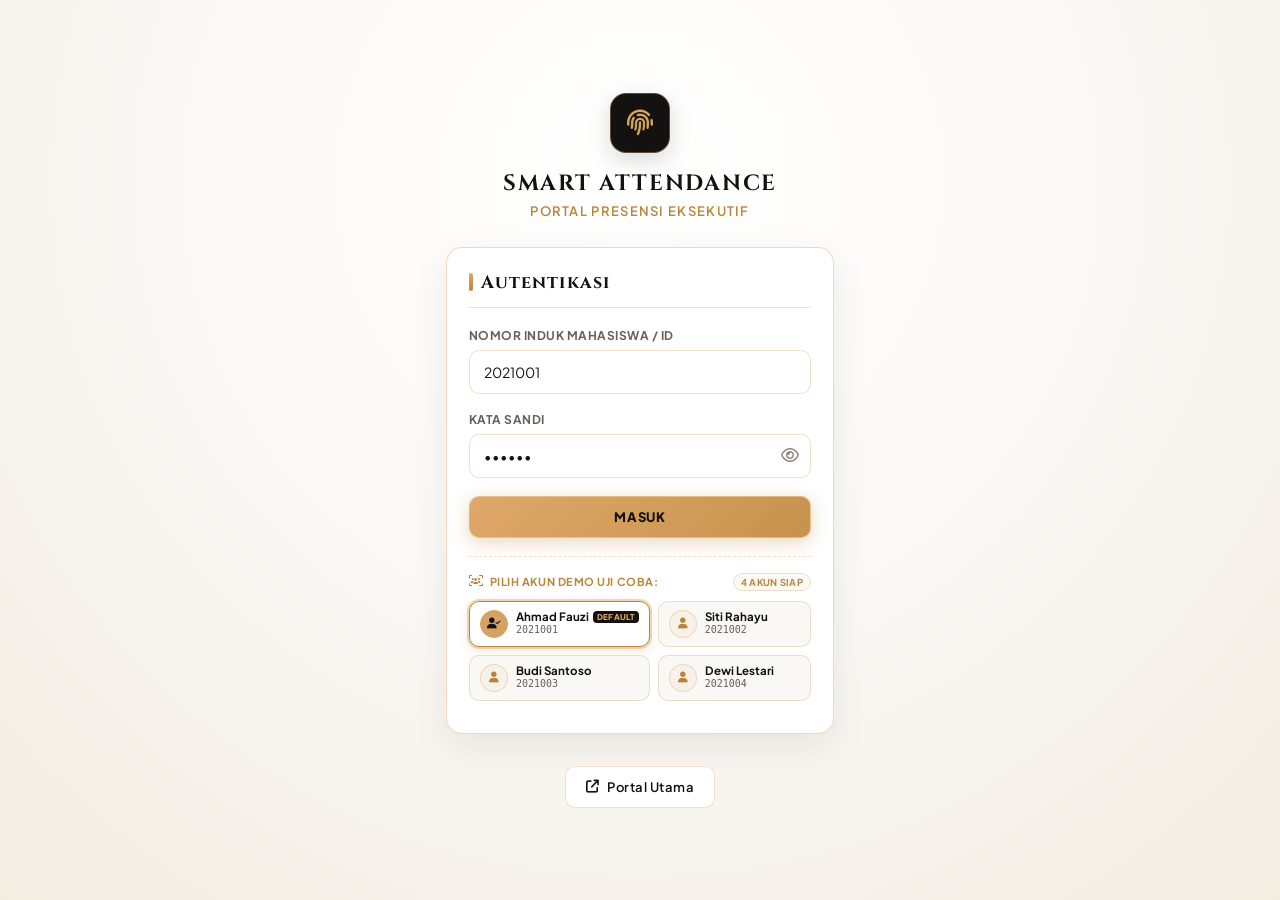
==== frontend/index.html @ cb25ada2 "Initial commit" ====
<!DOCTYPE html>
<html lang="id">
<head>
  <meta charset="UTF-8" />
  <meta name="viewport" content="width=device-width, initial-scale=1.0, maximum-scale=1.0, user-scalable=no" />
  <title>Smart Attendance – Simulasi</title>
  <link rel="stylesheet" href="https://unpkg.com/leaflet@1.9.4/dist/leaflet.css" />
  <link rel="preconnect" href="https://fonts.googleapis.com">
  <link rel="preconnect" href="https://fonts.gstatic.com" crossorigin>
  <link href="https://fonts.googleapis.com/css2?family=Cinzel:wght@600;700;800;900&family=Playfair+Display:ital,wght@0,600;1,600&family=Plus+Jakarta+Sans:wght@400;500;600;700;800&display=swap" rel="stylesheet">
  <link rel="stylesheet" href="https://cdnjs.cloudflare.com/ajax/libs/font-awesome/6.4.0/css/all.min.css" />
  <style>
    /* =============================================
       THE LUXURY ENTERPRISE PALETTE (BROKEN WHITE & CHAMPAGNE GOLD)
    ============================================= */
    *, *::before, *::after { box-sizing: border-box; margin: 0; padding: 0; }
    :root {
      --bg:           #faf8f5;
      --bg-alt:       #f4efe6;
      --card:         #ffffff;
      --obsidian:     #141210;
      --obsidian-card:#1c1917;
      --gold-primary: #d4a362;
      --gold-glow:    #dfa86a;
      --gold-dark:    #b8853b;
      --gold-border:  rgba(212, 163, 98, 0.4);
      --gold-soft-bg: rgba(212, 163, 98, 0.08);
      --primary:      #d4a362;
      --primary-d:    #b8853b;
      --success:      #1e5a40;
      --danger:       #9c2436;
      --text:         #171412;
      --text-muted:   #685f58;
      --text-soft:    #8f857e;
      --border:       rgba(212, 163, 98, 0.32);
      --card-border:  rgba(212, 163, 98, 0.35);
      --radius:       16px;
      --radius-sm:    10px;
      --shadow-sm:    0 2px 8px rgba(20, 18, 16, 0.04);
      --shadow-md:    0 8px 24px rgba(20, 18, 16, 0.06);
      --shadow-lg:    0 16px 40px rgba(20, 18, 16, 0.1);
    }
    body {
      font-family: 'Plus Jakarta Sans', -apple-system, BlinkMacSystemFont, "Segoe UI", Roboto, sans-serif;
      background: var(--bg);
      color: var(--text);
      min-height: 100vh;
      -webkit-font-smoothing: antialiased;
    }

    /* =============================================
       HALAMAN (show/hide)
    ============================================= */
    .page { display: none !important; }
    .page.active { display: block !important; }

    /* =============================================
       LOGIN (Corporate Executive View)
    ============================================= */
    #page-login.active {
      display: flex !important;
      flex-direction: column;
      align-items: center;
      justify-content: center;
      min-height: 100vh;
      padding: 32px 16px;
      background: radial-gradient(circle at 50% 15%, #ffffff 0%, #faf8f5 60%, #f4efe6 100%);
    }
    .app-header { text-align: center; color: var(--text); margin-bottom: 28px; }
    .app-logo {
      width: 60px;
      height: 60px;
      margin: 0 auto 16px;
      border-radius: 16px;
      background: var(--obsidian);
      border: 1.5px solid var(--gold-border);
      display: flex;
      align-items: center;
      justify-content: center;
      box-shadow: 0 8px 22px rgba(20, 18, 16, 0.15);
      font-size: 26px;
      color: var(--gold-glow);
    }
    .app-header h1 {
      font-family: 'Cinzel', serif;
      font-size: 22px;
      font-weight: 700;
      letter-spacing: 0.08em;
      text-transform: uppercase;
      color: var(--obsidian);
    }
    .app-header p {
      font-size: 13px;
      color: var(--gold-dark);
      margin-top: 5px;
      font-weight: 600;
      letter-spacing: 0.1em;
      text-transform: uppercase;
    }

    /* =============================================
       CARD (Non-flat Luxury Raised Container)
    ============================================= */
    .card {
      background: var(--card);
      border: 1px solid var(--card-border);
      border-radius: var(--radius);
      padding: 22px;
      box-shadow: var(--shadow-md);
      margin-bottom: 16px;
      transition: all 0.2s ease;
    }
    #page-login .card {
      width: 100%;
      max-width: 400px;
      background: #ffffff;
      box-shadow: 0 12px 36px rgba(20, 18, 16, 0.08);
      border: 1.5px solid var(--gold-border);
    }
    #page-login .card h2 {
      font-family: 'Cinzel', serif;
      font-size: 18px;
      font-weight: 700;
      letter-spacing: 0.06em;
      color: var(--obsidian);
      margin-bottom: 20px;
      padding-bottom: 12px;
      border-bottom: 1px solid var(--border);
      display: flex;
      align-items: center;
      gap: 8px;
    }
    #page-login .card h2::before {
      content: '';
      width: 4px;
      height: 18px;
      background: linear-gradient(180deg, var(--gold-glow), var(--gold-dark));
      border-radius: 2px;
      display: inline-block;
    }
    .card h3 {
      font-family: 'Cinzel', serif;
      font-size: 14px;
      font-weight: 700;
      letter-spacing: 0.05em;
      color: var(--obsidian);
      margin-bottom: 14px;
      display: flex;
      align-items: center;
      gap: 8px;
    }
    .card h3 i {
      color: var(--gold-primary);
    }

    /* Alert Banner */
    .alert {
      display: none;
      padding: 10px 14px;
      border-radius: var(--radius-sm);
      font-size: 12.5px;
      margin-bottom: 16px;
      line-height: 1.45;
    }
    .alert.show {
      display: block;
    }
    .alert-error {
      background: #fdf0f2;
      border: 1px solid #f2c7ce;
      color: #9c2436;
    }
    .alert-success {
      background: #edf6f1;
      border: 1px solid #bfe0cf;
      color: #1e5a40;
    }
    .alert-info {
      background: #faf8f5;
      border: 1px solid var(--gold-border);
      color: var(--obsidian);
      font-weight: 600;
    }

    /* =============================================
       FORM (Clean Elegant Inputs)
    ============================================= */
    .form-group { margin-bottom: 18px; }
    .form-group label {
      display: block;
      font-size: 12px;
      font-weight: 700;
      letter-spacing: 0.04em;
      text-transform: uppercase;
      color: var(--text-muted);
      margin-bottom: 7px;
    }
    .form-group input {
      width: 100%;
      padding: 12px 14px;
      background: #ffffff;
      border: 1.5px solid var(--border);
      border-radius: var(--radius-sm);
      font-size: 14px;
      font-family: inherit;
      color: var(--text);
      outline: none;
      transition: all .2s ease;
    }
    .form-group input:focus {
      background: #ffffff;
      border-color: var(--gold-primary);
      box-shadow: 0 0 0 3px rgba(212, 163, 98, 0.2);
    }
    .input-eye { position: relative; }
    .input-eye input { padding-right: 44px; }
    .btn-eye {
      position: absolute;
      right: 12px;
      top: 50%;
      transform: translateY(-50%);
      background: none;
      border: none;
      cursor: pointer;
      font-size: 16px;
      color: var(--text-soft);
      transition: color 0.15s ease;
    }
    .btn-eye:hover { color: var(--gold-dark); }

    /* =============================================
       TOMBOL (Luxury Amber Gold "JOIN NOW" Style)
    ============================================= */
    .btn {
      display: inline-flex;
      align-items: center;
      justify-content: center;
      gap: 8px;
      padding: 12px 20px;
      border-radius: var(--radius-sm);
      border: none;
      font-size: 13px;
      font-weight: 700;
      font-family: inherit;
      cursor: pointer;
      transition: all .2s cubic-bezier(0.16, 1, 0.3, 1);
      text-decoration: none;
    }
    .btn:active { transform: scale(.98); }
    .btn:disabled { opacity: .55; cursor: not-allowed; }
    
    .btn-primary {
      background: linear-gradient(135deg, #dfa86a 0%, #c7924d 100%);
      color: #14110e;
      font-weight: 800;
      letter-spacing: 0.06em;
      text-transform: uppercase;
      box-shadow: 0 4px 18px rgba(199, 146, 77, 0.38);
      border: 1px solid rgba(255, 235, 205, 0.4);
    }
    .btn-primary:hover:not(:disabled) {
      background: linear-gradient(135deg, #e8b377 0%, #d49c55 100%);
      box-shadow: 0 6px 22px rgba(199, 146, 77, 0.48);
      transform: translateY(-1px);
    }

    .btn-secondary {
      background: #ffffff;
      border: 1.5px solid var(--border);
      color: var(--obsidian);
      font-weight: 600;
      box-shadow: var(--shadow-sm);
    }
    .btn-secondary:hover:not(:disabled) {
      background: var(--gold-soft-bg);
      border-color: var(--gold-primary);
      color: var(--gold-dark);
    }

    .btn-success {
      background: linear-gradient(135deg, #23694b, #174c35);
      color: #ffffff;
      box-shadow: 0 3px 12px rgba(35, 105, 75, 0.3);
      font-weight: 700;
    }
    .btn-danger {
      background: linear-gradient(135deg, #aa2c3f, #831b2b);
      color: #ffffff;
      box-shadow: 0 3px 12px rgba(170, 44, 63, 0.3);
      font-weight: 700;
    }
    .btn-ghost {
      background: #ffffff;
      border: 1.5px solid var(--border);
      color: var(--obsidian);
      margin-top: 16px;
      font-weight: 600;
      letter-spacing: 0.04em;
    }
    .btn-ghost:hover {
      background: var(--gold-soft-bg);
      border-color: var(--gold-primary);
      color: var(--gold-dark);
    }
    .btn-full { width: 100%; }
    .btn-sm   { padding: 7px 14px; font-size: 12px; border-radius: 8px; }

    .btn-absen {
      font-size: 14px;
      padding: 15px;
      border-radius: var(--radius-sm);
      margin-bottom: 10px;
      background: linear-gradient(135deg, #dfa86a 0%, #c7924d 100%);
      color: #14110e;
      font-weight: 800;
      letter-spacing: 0.08em;
      text-transform: uppercase;
      box-shadow: 0 6px 20px rgba(199, 146, 77, 0.4);
      border: 1px solid rgba(255, 240, 215, 0.5);
    }
    .btn-absen:hover:not(:disabled) {
      background: linear-gradient(135deg, #e8b377 0%, #d49c55 100%);
      box-shadow: 0 8px 26px rgba(199, 146, 77, 0.5);
      transform: translateY(-2px);
    }
    .btn-izin {
      background: #ffffff;
      border: 1.5px solid var(--gold-border);
      color: var(--obsidian);
      font-weight: 700;
      letter-spacing: 0.04em;
      box-shadow: var(--shadow-sm);
      padding: 12px 16px;
      font-size: 13px;
      transition: all 0.2s cubic-bezier(0.16, 1, 0.3, 1);
    }
    .btn-izin:hover:not(:disabled) {
      background: var(--gold-soft-bg);
      border-color: var(--gold-primary);
      color: var(--gold-dark);
      transform: translateY(-1px);
    }
    .card-izin-form {
      animation: slideDown 0.22s ease forwards;
    }
    @keyframes slideDown {
      from { opacity: 0; transform: translateY(-8px); }
      to { opacity: 1; transform: translateY(0); }
    }
    .izin-pill-btn {
      display: flex;
      flex-direction: column;
      align-items: center;
      justify-content: center;
      gap: 4px;
      padding: 9px 4px;
      background: #faf8f5;
      border: 1.5px solid var(--border);
      border-radius: var(--radius-sm);
      color: var(--text-muted);
      font-size: 11px;
      font-weight: 700;
      cursor: pointer;
      transition: all 0.2s cubic-bezier(0.16, 1, 0.3, 1);
      font-family: inherit;
    }
    .izin-pill-btn i {
      font-size: 14px;
      color: var(--gold-dark);
      transition: color 0.15s ease;
    }
    .izin-pill-btn:hover {
      background: #ffffff;
      border-color: var(--gold-primary);
      color: var(--obsidian);
    }
    .izin-pill-btn.active {
      background: #ffffff;
      border-color: var(--gold-dark);
      color: var(--obsidian);
      box-shadow: 0 2px 8px rgba(184, 133, 59, 0.2);
      outline: 2px solid rgba(212, 163, 98, 0.4);
    }
    .izin-pill-btn.active i {
      color: var(--gold-primary);
    }
    .btn-logout,
    .btn-topbar-nav {
      background: rgba(255, 255, 255, 0.08);
      color: #dfa86a;
      border: 1px solid rgba(212, 163, 98, 0.45);
      border-radius: 8px;
      padding: 7px 12px;
      font-size: 11.5px;
      font-weight: 700;
      letter-spacing: 0.04em;
      cursor: pointer;
      display: inline-flex;
      align-items: center;
      gap: 6px;
      text-decoration: none;
      transition: all .2s;
    }
    .btn-logout:hover,
    .btn-topbar-nav:hover {
      background: var(--gold-glow);
      color: #14110e;
      border-color: var(--gold-glow);
      transform: translateY(-1px);
    }

    /* =============================================
       TOPBAR (Deep Obsidian Noir Luxury Header)
    ============================================= */
    .topbar {
      background: var(--obsidian);
      border-bottom: 1.5px solid var(--gold-border);
      color: #ffffff;
      padding: 16px 20px;
      display: flex;
      align-items: center;
      justify-content: space-between;
      position: sticky;
      top: 0;
      z-index: 100;
    }
    .topbar-name {
      font-family: 'Cinzel', serif;
      font-size: 15px;
      font-weight: 700;
      letter-spacing: 0.06em;
      color: #ffffff;
    }
    .topbar-nim {
      font-size: 11px;
      color: var(--gold-glow);
      margin-top: 3px;
      font-weight: 600;
      font-family: ui-monospace, monospace;
      letter-spacing: 0.05em;
    }

    /* =============================================
       TAB NAV (High-Contrast Segmented Bar)
    ============================================= */
    .tab-nav {
      display: flex;
      background: #1c1917;
      border-bottom: 1px solid rgba(212, 163, 98, 0.25);
      position: sticky;
      top: 60px;
      z-index: 50;
      padding: 6px 12px;
      gap: 6px;
    }
    .tab-btn {
      flex: 1;
      padding: 9px;
      background: transparent;
      border: none;
      font-size: 12px;
      font-weight: 600;
      color: rgba(255, 255, 255, 0.65);
      cursor: pointer;
      border-radius: 8px;
      transition: all .2s ease;
      display: flex;
      align-items: center;
      justify-content: center;
      gap: 6px;
    }
    .tab-btn.active {
      background: linear-gradient(135deg, #dfa86a, #c7924d);
      color: #14110e;
      font-weight: 800;
      letter-spacing: 0.04em;
      box-shadow: 0 3px 10px rgba(199, 146, 77, 0.35);
    }

    /* =============================================
       TAB CONTENT
    ============================================= */
    .tab-content { display: none; padding: 18px 16px 32px; }
    .tab-content.active { display: block; animation: fadeIn .2s ease; }

    @keyframes fadeIn {
      from { opacity: 0; transform: translateY(3px); }
      to { opacity: 1; transform: translateY(0); }
    }

    /* =============================================
       STATUS BADGE
    ============================================= */
    .status-row {
      display: flex;
      justify-content: space-between;
      align-items: center;
      font-size: 12px;
      color: var(--text-muted);
      margin-bottom: 14px;
      font-weight: 500;
    }
    .status-row i {
      color: var(--gold-dark);
    }
    .badge {
      display: inline-flex;
      align-items: center;
      gap: 6px;
      padding: 6px 14px;
      border-radius: 9999px;
      font-size: 12px;
      font-weight: 700;
      letter-spacing: 0.04em;
      text-transform: uppercase;
    }
    .badge-idle {
      background: var(--bg-alt);
      color: var(--obsidian);
      border: 1px solid var(--border);
    }
    .badge-hadir {
      background: #edf6f1;
      color: #1e5a40;
      border: 1px solid #c8e3d4;
    }
    .badge-terlambat {
      background: #faedf0;
      color: #9c2436;
      border: 1px solid #ebd0d6;
    }

    /* =============================================
       PETA
    ============================================= */
    #map {
      height: 220px;
      border-radius: var(--radius-sm);
      border: 1.5px solid var(--border);
      margin-bottom: 14px;
      overflow: hidden;
      box-shadow: var(--shadow-sm);
    }
    .leaflet-pane, .leaflet-top, .leaflet-bottom { z-index: 1 !important; }
    .lokasi-info {
      margin-bottom: 14px;
      background: #faf8f5;
      border: 1px solid var(--border);
      border-radius: var(--radius-sm);
      padding: 10px 14px;
    }
    .lokasi-row {
      display: flex;
      justify-content: space-between;
      align-items: center;
      padding: 6px 0;
      border-bottom: 1px dashed rgba(212, 163, 98, 0.25);
      font-size: 12px;
    }
    .lokasi-row:last-child { border-bottom: none; }
    .lokasi-row span:first-child { color: var(--text-muted); }
    .lokasi-row span:last-child  {
      font-weight: 700;
      text-align: right;
      max-width: 65%;
      color: var(--obsidian);
      font-family: ui-monospace, monospace;
    }

    /* =============================================
       FOTO
    ============================================= */
    .foto-preview-wrap {
      position: relative;
      margin-bottom: 12px;
      border-radius: var(--radius-sm);
      overflow: hidden;
      border: 1.5px solid var(--gold-primary);
      box-shadow: var(--shadow-sm);
    }
    .foto-preview-wrap img {
      width: 100%;
      display: block;
      max-height: 260px;
      object-fit: cover;
    }
    .btn-hapus-foto {
      position: absolute;
      top: 8px;
      right: 8px;
      background: rgba(20, 18, 16, 0.75);
      color: #fff;
      backdrop-filter: blur(6px);
      border: 1px solid rgba(255,255,255,0.2);
      border-radius: 6px;
      padding: 4px 10px;
      font-size: 11px;
      font-weight: 700;
      cursor: pointer;
    }
    .foto-placeholder {
      height: 120px;
      border: 1.5px dashed var(--border);
      border-radius: var(--radius-sm);
      display: flex;
      align-items: center;
      justify-content: center;
      color: var(--text-muted);
      font-size: 13px;
      font-weight: 500;
      margin-bottom: 12px;
      background: #faf8f5;
    }

    /* Kamera live */
    .kamera-wrap { margin-bottom: 12px; }
    .kamera-wrap video {
      width: 100%;
      border-radius: var(--radius-sm);
      border: 1.5px solid var(--gold-primary);
      background: #000;
      display: block;
    }
    .kamera-controls { display: flex; gap: 10px; margin-top: 10px; }
    .kamera-controls .btn { flex: 1; }

    /* Tombol foto */
    .foto-actions { display: flex; gap: 10px; margin-top: 4px; }
    .foto-actions .btn,
    .foto-actions .btn-upload-label {
      flex: 1;
      display: inline-flex;
      align-items: center;
      justify-content: center;
      gap: 6px;
      padding: 11px 16px;
      border-radius: var(--radius-sm);
      border: 1.5px solid var(--border);
      font-size: 12px;
      font-weight: 700;
      cursor: pointer;
      background: #ffffff;
      color: var(--obsidian);
      box-shadow: var(--shadow-sm);
      transition: all .2s;
      user-select: none;
    }
    .foto-actions .btn-upload-label:hover,
    .foto-actions .btn:hover {
      background: var(--gold-soft-bg);
      border-color: var(--gold-primary);
      color: var(--gold-dark);
    }
    .input-file-hidden { display: none; }

    /* =============================================
       ALERT
    ============================================= */
    .alert {
      display: none;
      padding: 12px 15px;
      border-radius: var(--radius-sm);
      font-size: 13px;
      font-weight: 600;
      margin-bottom: 14px;
    }
    .alert.show { display: block; animation: fadeIn .2s ease; }
    .alert-success { background: #edf6f1; color: #1e5a40; border: 1px solid #c8e3d4; }
    .alert-error   { background: #faedf0; color: #9c2436; border: 1px solid #ebd0d6; }
    .alert-info    { background: var(--gold-soft-bg); color: var(--gold-dark); border: 1px solid var(--border); }

    /* =============================================
       RIWAYAT
    ============================================= */
    .riwayat-item {
      background: #ffffff;
      border: 1px solid var(--border);
      border-radius: var(--radius);
      padding: 15px;
      margin-bottom: 12px;
      box-shadow: var(--shadow-sm);
      display: flex;
      gap: 14px;
      align-items: flex-start;
      transition: transform 0.2s ease, box-shadow 0.2s ease;
    }
    .riwayat-item:hover {
      transform: translateY(-2px);
      box-shadow: var(--shadow-md);
      border-color: var(--gold-primary);
    }
    .riwayat-foto {
      width: 58px;
      height: 58px;
      border-radius: 10px;
      object-fit: cover;
      flex-shrink: 0;
      border: 1.5px solid var(--border);
    }
    .riwayat-foto-ph {
      width: 58px;
      height: 58px;
      border-radius: 10px;
      flex-shrink: 0;
      background: var(--bg-alt);
      border: 1.5px dashed var(--border);
      display: flex;
      align-items: center;
      justify-content: center;
      font-size: 20px;
      color: var(--gold-dark);
    }
    .riwayat-info { flex: 1; min-width: 0; }
    .ri-tanggal {
      font-size: 13px;
      color: var(--obsidian);
      margin-bottom: 4px;
      font-weight: 700;
    }
    .ri-status { margin-bottom: 6px; }
    .ri-lokasi {
      font-size: 11px;
      color: var(--text-muted);
      font-family: ui-monospace, monospace;
    }

    .empty-state {
      text-align: center;
      padding: 40px 20px;
      color: var(--text-muted);
      font-size: 13px;
    }

    /* =============================================
       SPINNER
    ============================================= */
    .spinner {
      display: inline-block;
      width: 14px;
      height: 14px;
      border: 2px solid rgba(20, 18, 16, 0.25);
      border-top-color: #141210;
      border-radius: 50%;
      animation: spin .6s linear infinite;
      vertical-align: middle;
      margin-right: 6px;
    }
    @keyframes spin { to { transform: rotate(360deg); } }

    /* =============================================
       STAGE PILLS & ATTENDANCE STEPPER
    ============================================= */
    .stage-card {
      background: var(--card);
      border: 1.5px solid var(--card-border);
      border-radius: var(--radius);
      padding: 18px 20px;
      margin-bottom: 16px;
      box-shadow: var(--shadow-sm);
    }
    .step-pill {
      padding: 10px 14px;
      border-radius: 12px;
      display: flex;
      align-items: center;
      gap: 10px;
      transition: all 0.25s ease;
    }
    .step-pill.active {
      border: 1.5px solid var(--gold-border);
      background: var(--gold-soft-bg);
      box-shadow: 0 4px 12px rgba(199, 146, 77, 0.12);
    }
    .step-pill.done {
      border: 1.5px solid rgba(30, 90, 64, 0.35);
      background: rgba(30, 90, 64, 0.05);
    }
    .step-pill.pending {
      border: 1px dashed var(--border);
      background: #faf8f5;
      opacity: 0.65;
    }
    .step-badge-num {
      width: 24px;
      height: 24px;
      border-radius: 50%;
      display: flex;
      align-items: center;
      justify-content: center;
      font-size: 11px;
      font-weight: 800;
      flex-shrink: 0;
    }
    .step-pill.active .step-badge-num {
      background: var(--gold-primary);
      color: #14110e;
      box-shadow: 0 2px 8px rgba(199, 146, 77, 0.4);
    }
    .step-pill.done .step-badge-num {
      background: #1e5a40;
      color: #ffffff;
    }
    .step-pill.pending .step-badge-num {
      background: #e2dbd2;
      color: #726861;
    }

    /* =============================================
       UNIVERSAL LUXURY MODAL POPUP & TOAST
    ============================================= */
    .toast-container {
      position: fixed;
      top: 24px;
      left: 50%;
      transform: translateX(-50%);
      z-index: 10000;
      display: flex;
      flex-direction: column;
      gap: 8px;
      pointer-events: none;
      width: 90%;
      max-width: 380px;
    }
    .toast-item {
      background: rgba(20, 18, 16, 0.94);
      color: #faf8f5;
      backdrop-filter: blur(12px);
      -webkit-backdrop-filter: blur(12px);
      border: 1px solid rgba(212, 163, 98, 0.4);
      border-radius: 999px;
      padding: 10px 18px;
      font-size: 12px;
      font-weight: 600;
      display: flex;
      align-items: center;
      gap: 10px;
      box-shadow: 0 10px 30px rgba(0, 0, 0, 0.25);
      animation: toastIn 0.3s cubic-bezier(0.16, 1, 0.3, 1) forwards;
      pointer-events: auto;
    }
    .toast-item.success i { color: #52c48a; }
    .toast-item.error i { color: #ff6b7e; }
    .toast-item.info i { color: #dfa86a; }
    @keyframes toastIn {
      from { opacity: 0; transform: translateY(-12px) scale(0.95); }
      to { opacity: 1; transform: translateY(0) scale(1); }
    }

    .modal-backdrop {
      position: fixed;
      top: 0;
      left: 0;
      right: 0;
      bottom: 0;
      background: rgba(20, 18, 16, 0.72);
      backdrop-filter: blur(10px);
      -webkit-backdrop-filter: blur(10px);
      display: flex;
      align-items: center;
      justify-content: center;
      padding: 16px;
      z-index: 9999;
      animation: fadeIn 0.22s ease forwards;
    }
    @keyframes fadeIn { from { opacity: 0; } to { opacity: 1; } }

    .modal-popup-card {
      background: #ffffff;
      border: 1.5px solid var(--gold-border);
      border-radius: 24px;
      padding: 30px 24px 26px;
      max-width: 360px;
      width: 100%;
      text-align: center;
      box-shadow: 0 25px 65px rgba(20, 18, 16, 0.22);
      animation: popIn 0.3s cubic-bezier(0.16, 1, 0.3, 1) forwards;
    }
    @keyframes popIn {
      from { transform: scale(0.85); opacity: 0; }
      to { transform: scale(1); opacity: 1; }
    }

    .modal-icon-circle {
      width: 64px;
      height: 64px;
      border-radius: 50%;
      margin: 0 auto 16px;
      display: flex;
      align-items: center;
      justify-content: center;
      font-size: 28px;
    }
    .modal-icon-circle.success {
      background: linear-gradient(135deg, #1e5a40, #14422e);
      color: #ffffff;
      box-shadow: 0 8px 24px rgba(30, 90, 64, 0.35);
      border: 2px solid rgba(255, 255, 255, 0.4);
    }
    .modal-icon-circle.error {
      background: linear-gradient(135deg, #aa2c3f, #831b2b);
      color: #ffffff;
      box-shadow: 0 8px 24px rgba(170, 44, 63, 0.35);
      border: 2px solid rgba(255, 255, 255, 0.4);
    }
    .modal-icon-circle.info, .modal-icon-circle.confirm {
      background: linear-gradient(135deg, #dfa86a, #c7924d);
      color: #14110e;
      box-shadow: 0 8px 24px rgba(199, 146, 77, 0.35);
      border: 2px solid rgba(255, 240, 215, 0.6);
    }

    .modal-title {
      font-family: 'Cinzel', serif;
      font-size: 16px;
      font-weight: 800;
      color: var(--obsidian);
      letter-spacing: 0.05em;
      margin-bottom: 6px;
      text-transform: uppercase;
    }
    .modal-subtitle {
      font-size: 12.5px;
      color: var(--text-muted);
      margin-bottom: 18px;
      line-height: 1.5;
    }

    .modal-body-content {
      background: #faf8f5;
      border: 1px solid var(--border);
      border-radius: 12px;
      padding: 12px 14px;
      margin-bottom: 20px;
      font-size: 12px;
      text-align: left;
      line-height: 1.6;
    }
    .modal-row {
      display: flex;
      justify-content: space-between;
      padding: 4px 0;
      border-bottom: 1px dashed rgba(212, 163, 98, 0.25);
    }
    .modal-row:last-child {
      border-bottom: none;
    }
    .modal-lbl { color: var(--text-muted); font-weight: 500; }
    .modal-val { color: var(--obsidian); font-weight: 700; }

    .modal-actions-wrap {
      display: flex;
      gap: 10px;
      margin-top: 4px;
    }

    /* =============================================
       DEMO ACCOUNTS SELECTOR (Luxury Interactive Grid)
    ============================================= */
    .demo-accounts-box {
      margin-top: 18px;
      padding-top: 16px;
      border-top: 1px dashed var(--border);
    }
    .demo-accounts-header {
      display: flex;
      align-items: center;
      justify-content: space-between;
      margin-bottom: 10px;
    }
    .demo-accounts-title {
      font-size: 11px;
      font-weight: 700;
      letter-spacing: 0.05em;
      text-transform: uppercase;
      color: var(--gold-dark);
      display: flex;
      align-items: center;
      gap: 6px;
    }
    .demo-badge-hint {
      font-size: 9.5px;
      font-weight: 700;
      padding: 2px 7px;
      background: var(--gold-soft-bg);
      color: var(--gold-dark);
      border-radius: 999px;
      border: 1px solid var(--border);
      text-transform: uppercase;
      letter-spacing: 0.03em;
    }
    .demo-pills-grid {
      display: grid;
      grid-template-columns: 1fr 1fr;
      gap: 8px;
      margin-bottom: 10px;
    }
    .demo-pill-btn {
      display: flex;
      align-items: center;
      gap: 8px;
      padding: 8px 10px;
      background: #faf8f5;
      border: 1.5px solid var(--border);
      border-radius: var(--radius-sm);
      cursor: pointer;
      text-align: left;
      transition: all 0.2s cubic-bezier(0.16, 1, 0.3, 1);
      font-family: inherit;
      width: 100%;
      position: relative;
      z-index: 2;
      user-select: none;
    }
    .demo-pill-btn * {
      pointer-events: none;
    }
    .demo-pill-btn:hover {
      background: #ffffff;
      border-color: var(--gold-primary);
      transform: translateY(-1px);
      box-shadow: 0 4px 12px rgba(212, 163, 98, 0.15);
    }
    .demo-pill-btn.active {
      background: #ffffff;
      border-color: var(--gold-dark);
      box-shadow: 0 4px 12px rgba(184, 133, 59, 0.2);
      outline: 2px solid rgba(212, 163, 98, 0.4);
    }
    .demo-pill-icon {
      width: 28px;
      height: 28px;
      border-radius: 50%;
      background: var(--gold-soft-bg);
      border: 1px solid var(--border);
      color: var(--gold-dark);
      display: flex;
      align-items: center;
      justify-content: center;
      font-size: 11px;
      flex-shrink: 0;
      transition: all 0.2s ease;
    }
    .demo-pill-btn.active .demo-pill-icon {
      background: var(--gold-primary);
      color: #14110e;
      border-color: var(--gold-primary);
    }
    .demo-pill-info {
      min-width: 0;
      flex: 1;
      line-height: 1.25;
    }
    .demo-pill-name {
      font-size: 11.5px;
      font-weight: 700;
      color: var(--obsidian);
      white-space: nowrap;
      overflow: hidden;
      text-overflow: ellipsis;
      display: flex;
      align-items: center;
      gap: 4px;
    }
    .tag-default {
      font-size: 8px;
      font-weight: 800;
      padding: 1px 4px;
      background: #141210;
      color: #dfa86a;
      border-radius: 4px;
      letter-spacing: 0.03em;
      text-transform: uppercase;
      flex-shrink: 0;
    }
    .demo-pill-nim {
      font-size: 10px;
      color: var(--text-muted);
      font-family: ui-monospace, monospace;
    }

    /* =============================================
       RESPONSIVE – SIMULASI LAYAR HP DI DESKTOP
    ============================================= */
    @media (min-width: 520px) {
      body {
        background: radial-gradient(circle at 50% 20%, #ffffff 0%, #faf8f5 50%, #f2ece1 100%);
        min-height: 100vh;
        display: flex;
        flex-direction: column;
        align-items: center;
        justify-content: center;
        padding: 40px 16px;
      }
      #page-login {
        width: 100%;
        max-width: 420px;
        background: transparent !important;
        min-height: auto !important;
      }
      #page-home {
        width: 430px;
        min-height: 840px;
        margin: 0 auto;
        background: var(--bg);
        box-shadow: 0 25px 60px rgba(20, 18, 16, 0.18), 0 0 0 1px rgba(212, 163, 98, 0.35);
        border: 8px solid #1c1a17;
        border-radius: 40px;
        overflow: hidden;
      }
    }
  </style>
</head>
<body>

<!-- ============================= LOGIN ============================= -->
<div id="page-login" class="page active">
  <div class="app-header">
    <div class="app-logo"><i class="fa-solid fa-fingerprint" style="color:var(--primary)"></i></div>
    <h1>Smart Attendance</h1>
    <p>Portal Presensi Eksekutif</p>
  </div>

  <div class="card">
    <h2>Autentikasi</h2>
    <div id="login-alert" class="alert"></div>

    <div class="form-group">
      <label for="nim">Nomor Induk Mahasiswa / ID</label>
      <input type="text" id="nim" value="2021001" placeholder="Masukkan ID / NIM Anda" autocomplete="off" />
    </div>
    <div class="form-group">
      <label for="password">Kata Sandi</label>
      <div class="input-eye">
        <input type="password" id="password" value="123456" placeholder="Masukkan kata sandi" />
        <button type="button" class="btn-eye" onclick="togglePassword()"><i class="fa-regular fa-eye"></i></button>
      </div>
    </div>
    <button class="btn btn-primary btn-full" onclick="doLogin()">
      <span id="login-btn-text">Masuk</span>
    </button>

    <!-- Demo Accounts Switcher (Default Terisi + 3 Pilihan Akun Lain) -->
    <div class="demo-accounts-box">
      <div class="demo-accounts-header">
        <div class="demo-accounts-title">
          <i class="fa-solid fa-users-viewfinder"></i>
          <span>Pilih Akun Demo Uji Coba:</span>
        </div>
        <span class="demo-badge-hint">4 Akun Siap</span>
      </div>

      <div class="demo-pills-grid">
        <button type="button" class="demo-pill-btn active" data-nim="2021001" data-pass="123456" data-nama="Ahmad Fauzi" onclick="selectDemoAccount('2021001', '123456', 'Ahmad Fauzi', this)" title="Pilih akun Ahmad Fauzi">
          <div class="demo-pill-icon"><i class="fa-solid fa-user-check"></i></div>
          <div class="demo-pill-info">
            <div class="demo-pill-name">Ahmad Fauzi <span class="tag-default">Default</span></div>
            <div class="demo-pill-nim">2021001</div>
          </div>
        </button>

        <button type="button" class="demo-pill-btn" data-nim="2021002" data-pass="123456" data-nama="Siti Rahayu" onclick="selectDemoAccount('2021002', '123456', 'Siti Rahayu', this)" title="Pilih akun Siti Rahayu">
          <div class="demo-pill-icon"><i class="fa-solid fa-user"></i></div>
          <div class="demo-pill-info">
            <div class="demo-pill-name">Siti Rahayu</div>
            <div class="demo-pill-nim">2021002</div>
          </div>
        </button>

        <button type="button" class="demo-pill-btn" data-nim="2021003" data-pass="123456" data-nama="Budi Santoso" onclick="selectDemoAccount('2021003', '123456', 'Budi Santoso', this)" title="Pilih akun Budi Santoso">
          <div class="demo-pill-icon"><i class="fa-solid fa-user"></i></div>
          <div class="demo-pill-info">
            <div class="demo-pill-name">Budi Santoso</div>
            <div class="demo-pill-nim">2021003</div>
          </div>
        </button>

        <button type="button" class="demo-pill-btn" data-nim="2021004" data-pass="123456" data-nama="Dewi Lestari" onclick="selectDemoAccount('2021004', '123456', 'Dewi Lestari', this)" title="Pilih akun Dewi Lestari">
          <div class="demo-pill-icon"><i class="fa-solid fa-user"></i></div>
          <div class="demo-pill-info">
            <div class="demo-pill-name">Dewi Lestari</div>
            <div class="demo-pill-nim">2021004</div>
          </div>
        </button>
      </div>
    </div>
  </div>
  <a class="btn btn-ghost" href="../index.html"><i class="fa-solid fa-arrow-up-right-from-square"></i> Portal Utama</a>
</div>

<!-- ============================= HOME ============================= -->
<div id="page-home" class="page">

  <!-- Topbar -->
  <div class="topbar">
    <div>
      <div class="topbar-name" id="user-name">–</div>
      <div class="topbar-nim"  id="user-nim">–</div>
    </div>
    <div style="display:flex;align-items:center;gap:8px;">
      <a href="../index.html" class="btn-topbar-nav" title="Kembali ke Halaman Awal / Portal Utama">
        <i class="fa-solid fa-house"></i>
        <span>Halaman Awal</span>
      </a>
      <button id="btn-logout" class="btn-logout" onclick="doLogout()" title="Keluar dari akun dan ganti akun mahasiswa lain">
        <i class="fa-solid fa-arrow-right-from-bracket"></i>
        <span>Keluar</span>
      </button>
    </div>
  </div>

  <!-- Tab Nav -->
  <div class="tab-nav">
    <button class="tab-btn active" onclick="switchTab('absensi')"><i class="fa-solid fa-fingerprint"></i> Presensi</button>
    <button class="tab-btn"        onclick="switchTab('riwayat')"><i class="fa-solid fa-clock-rotate-left"></i> Riwayat</button>
  </div>

  <!-- ============ TAB ABSENSI (MINIMALIST & CLEAN LOOK) ============ -->
  <div id="tab-absensi" class="tab-content active">

    <!-- Card 1: Status & Tahap Presensi (Minimalist Header) -->
    <div class="card" style="padding:14px 16px;margin-bottom:12px;">
      <div style="display:flex;align-items:center;justify-content:space-between;margin-bottom:12px;padding-bottom:10px;border-bottom:1px solid rgba(22,19,17,0.06);">
        <div style="color:var(--text-muted);font-weight:600;font-size:12px;display:flex;align-items:center;gap:6px;">
          <i class="fa-regular fa-calendar" style="color:var(--gold-dark);font-size:13px;"></i>
          <span id="tanggal-hari">–</span>
        </div>
        <div style="font-size:12.5px;font-weight:700;color:var(--obsidian);font-family:ui-monospace, monospace;display:flex;align-items:center;gap:6px;background:#faf8f5;border:1px solid var(--border);padding:3px 10px;border-radius:6px;">
          <i class="fa-regular fa-clock" style="color:var(--gold-dark);font-size:12px;"></i>
          <span id="jam-sekarang">–</span>
        </div>
      </div>

      <!-- Segmented Stepper -->
      <div style="display:grid;grid-template-columns:1fr 1fr;gap:8px;">
        <div id="step-pill-masuk" class="step-pill active" style="padding:8px 10px;">
          <div class="step-badge-num" id="step-icon-masuk" style="width:22px;height:22px;font-size:10px;">1</div>
          <div style="min-width:0;line-height:1.2;">
            <div style="font-size:11px;font-weight:700;color:var(--obsidian);font-family:'Cinzel',serif;">Presensi Masuk</div>
            <span style="font-size:9.5px;color:var(--text-muted);" id="step-time-masuk">Belum terekam</span>
          </div>
        </div>

        <div id="step-pill-pulang" class="step-pill pending" style="padding:8px 10px;">
          <div class="step-badge-num" id="step-icon-pulang" style="width:22px;height:22px;font-size:10px;">2</div>
          <div style="min-width:0;line-height:1.2;">
            <div style="font-size:11px;font-weight:700;color:var(--text-muted);font-family:'Cinzel',serif;">Presensi Pulang</div>
            <span style="font-size:9.5px;color:var(--text-soft);" id="step-time-pulang">Menunggu masuk</span>
          </div>
        </div>
      </div>
    </div>

    <!-- Card 2: Lokasi Presensi (Minimalist Map & Compact HUD) -->
    <div class="card" style="padding:14px 16px;margin-bottom:12px;">
      <div style="display:flex;align-items:center;justify-content:space-between;margin-bottom:10px;">
        <h3 style="margin:0;font-size:13px;"><i class="fa-solid fa-location-dot" style="color:var(--gold-dark);margin-right:6px;"></i>Lokasi Presensi</h3>
        <button type="button" class="btn btn-secondary btn-sm" onclick="refreshLokasi()" style="padding:4px 10px;font-size:11px;border-radius:6px;gap:5px;">
          <i class="fa-solid fa-arrows-rotate"></i> Perbarui
        </button>
      </div>

      <div id="map" style="height:150px;margin-bottom:10px;"></div>

      <div style="display:flex;align-items:center;justify-content:space-between;font-size:11.5px;background:#faf8f5;border:1px solid var(--border);border-radius:8px;padding:8px 12px;">
        <span id="status-lokasi-text">–</span>
        <span id="koordinat-text" style="color:var(--text-soft);font-family:monospace;font-size:10.5px;">Mendeteksi…</span>
      </div>
      <span id="jarak-text" style="display:none;">–</span>
    </div>

    <!-- Card 3: Verifikasi Swafoto (Minimalist Biometric) -->
    <div class="card" style="padding:14px 16px;margin-bottom:14px;">
      <h3 style="margin-bottom:10px;font-size:13px;"><i class="fa-solid fa-camera" style="color:var(--gold-dark);margin-right:6px;"></i>Verifikasi Swafoto</h3>

      <!-- Preview foto -->
      <div id="foto-preview-wrap" class="foto-preview-wrap" style="display:none;margin-bottom:10px;">
        <img id="foto-preview" src="" alt="Preview foto" style="max-height:160px;object-fit:cover;" />
        <button type="button" class="btn-hapus-foto" onclick="hapusFoto()"><i class="fa-solid fa-trash-can"></i> Hapus</button>
      </div>

      <!-- Placeholder -->
      <div id="foto-placeholder" class="foto-placeholder" style="height:90px;margin-bottom:10px;">
        <span style="font-size:12px;color:var(--text-muted);"><i class="fa-solid fa-user-circle" style="margin-right:6px;font-size:16px;color:var(--gold-dark);"></i>Belum ada foto</span>
      </div>

      <!-- Kamera live -->
      <div id="kamera-wrap" class="kamera-wrap" style="display:none;margin-bottom:10px;">
        <video id="video-stream" autoplay playsinline muted style="max-height:180px;"></video>
        <div class="kamera-controls" style="margin-top:8px;">
          <button type="button" class="btn btn-danger btn-sm" onclick="tutupKamera()"><i class="fa-solid fa-xmark"></i> Batal</button>
          <button type="button" class="btn btn-success btn-sm" onclick="ambilFoto()"><i class="fa-solid fa-camera"></i> Ambil Foto</button>
        </div>
      </div>

      <canvas id="canvas-foto" style="display:none"></canvas>

      <!-- Tombol aksi foto -->
      <div id="foto-actions" class="foto-actions">
        <button type="button" class="btn" onclick="bukaKamera()"><i class="fa-solid fa-camera"></i> Buka Kamera</button>
        <label class="btn-upload-label" onclick="document.getElementById('input-foto').click()">
          <i class="fa-solid fa-arrow-up-from-bracket"></i> Unggah Berkas
        </label>
        <input class="input-file-hidden" type="file" id="input-foto" accept="image/*" onchange="uploadFotoFile(event)" />
      </div>
    </div>

    <!-- Alert & Tombol Absen -->
    <div id="absensi-alert" class="alert"></div>
    <button class="btn btn-primary btn-full btn-absen" id="btn-absen" onclick="doAbsensi()">
      <i class="fa-solid fa-arrow-right-to-bracket" id="btn-absen-icon"></i>
      <span id="btn-absen-text">Konfirmasi Presensi Masuk</span>
    </button>

    <!-- Tombol Izin & Form Izin Tidak Hadir (Simple & Minimalis) -->
    <div class="izin-section-wrap" style="margin: 0 0 14px;">
      <button type="button" class="btn btn-secondary btn-full btn-izin" id="btn-toggle-izin" onclick="toggleFormIzin()">
        <i class="fa-regular fa-calendar-minus" style="color:var(--gold-dark);font-size:14px;"></i>
        <span id="btn-izin-label">Izin Tidak Hadir</span>
      </button>

      <!-- Panel Form Izin Tidak Hadir -->
      <div id="panel-form-izin" class="card-izin-form" style="display:none;margin-top:10px;padding:14px 16px;background:#ffffff;border:1.5px solid var(--gold-border);border-radius:var(--radius-sm);box-shadow:var(--shadow-sm);text-align:left;">
        <div style="display:flex;align-items:center;justify-content:space-between;margin-bottom:10px;padding-bottom:8px;border-bottom:1px solid rgba(212,163,98,0.25);">
          <div style="font-size:12px;font-weight:700;color:var(--obsidian);font-family:'Cinzel',serif;display:flex;align-items:center;gap:6px;">
            <i class="fa-solid fa-file-pen" style="color:var(--gold-dark);"></i>
            <span>Pengajuan Izin Tidak Hadir</span>
          </div>
          <button type="button" onclick="toggleFormIzin(false)" style="background:none;border:none;color:var(--text-soft);cursor:pointer;font-size:14px;padding:2px 4px;" title="Tutup">
            <i class="fa-solid fa-xmark"></i>
          </button>
        </div>

        <div id="izin-alert" class="alert"></div>

        <!-- 3 Pilihan Izin (Minimalist Pills) -->
        <label style="display:block;font-size:11px;font-weight:700;color:var(--text-muted);text-transform:uppercase;letter-spacing:0.04em;margin-bottom:6px;">
          Pilih Alasan Izin:
        </label>
        <div class="izin-pills-wrap" style="display:grid;grid-template-columns:repeat(3, 1fr);gap:6px;margin-bottom:12px;">
          <button type="button" class="izin-pill-btn active" data-kategori="sakit" onclick="selectKategoriIzin('sakit', this)">
            <i class="fa-solid fa-heart-pulse"></i>
            <span>Sakit</span>
          </button>
          <button type="button" class="izin-pill-btn" data-kategori="izin" onclick="selectKategoriIzin('izin', this)">
            <i class="fa-solid fa-clipboard-user"></i>
            <span>Keperluan</span>
          </button>
          <button type="button" class="izin-pill-btn" data-kategori="dispensasi" onclick="selectKategoriIzin('dispensasi', this)">
            <i class="fa-solid fa-building-columns"></i>
            <span>Dispensasi</span>
          </button>
        </div>

        <!-- Form Catatan Keterangan -->
        <label for="catatan-izin" style="display:block;font-size:11px;font-weight:700;color:var(--text-muted);text-transform:uppercase;letter-spacing:0.04em;margin-bottom:6px;">
          Catatan / Keterangan:
        </label>
        <textarea id="catatan-izin" rows="2" placeholder="Tuliskan keterangan sakit atau istirahat dokter..." style="width:100%;padding:8px 10px;font-size:12.5px;font-family:inherit;border:1.5px solid var(--border);border-radius:var(--radius-sm);outline:none;resize:none;margin-bottom:12px;color:var(--text);background:#faf8f5;"></textarea>

        <!-- Aksi Form Izin -->
        <div style="display:flex;gap:8px;">
          <button type="button" class="btn btn-secondary btn-sm" onclick="toggleFormIzin(false)" style="flex:1;padding:8px 12px;font-size:12px;">Batal</button>
          <button type="button" class="btn btn-primary btn-sm" id="btn-submit-izin" onclick="submitIzin()" style="flex:2;padding:8px 12px;font-size:12px;">
            <i class="fa-solid fa-paper-plane"></i>
            <span id="btn-submit-izin-text">Kirim Izin</span>
          </button>
        </div>
      </div>
    </div>

    <div style="text-align:center;margin-top:-6px;margin-bottom:14px;">
      <a href="../index.html" class="btn btn-ghost" style="display:inline-flex;width:100%;margin:0;font-size:12px;padding:10px 14px;">
        <i class="fa-solid fa-house"></i> Kembali ke Halaman Awal Portal
      </a>
    </div>

  </div><!-- /tab-absensi -->

  <!-- ============ TAB RIWAYAT ============ -->
  <div id="tab-riwayat" class="tab-content">
    <div class="card" style="display:flex;align-items:center;justify-content:space-between">
      <h3 style="margin:0"><i class="fa-solid fa-table-list" style="color:var(--primary);margin-right:8px"></i> Riwayat Presensi</h3>
      <button class="btn btn-secondary btn-sm" onclick="loadRiwayat()"><i class="fa-solid fa-arrows-rotate"></i> Perbarui</button>
    </div>
    <div id="riwayat-list">
      <div class="empty-state">Tekan "Perbarui" untuk menampilkan data</div>
    </div>

    <div style="text-align:center;margin-top:14px;margin-bottom:14px;">
      <a href="../index.html" class="btn btn-ghost" style="display:inline-flex;width:100%;margin:0;font-size:12px;padding:10px 14px;">
        <i class="fa-solid fa-house"></i> Kembali ke Halaman Awal Portal
      </a>
    </div>
  </div>

</div><!-- /page-home -->

<!-- TOAST NOTIFICATION CONTAINER -->
<div id="toast-container" class="toast-container"></div>

<!-- UNIVERSAL LUXURY MODAL POPUP -->
<div id="modal-popup-backdrop" class="modal-backdrop" style="display:none;">
  <div class="modal-popup-card">
    <div id="modal-popup-icon" class="modal-icon-circle success">
      <i class="fa-solid fa-circle-check" id="modal-icon-fa"></i>
    </div>
    <h3 id="modal-popup-title" class="modal-title">PRESENSI BERHASIL</h3>
    <p id="modal-popup-subtitle" class="modal-subtitle">Detail konfirmasi presensi</p>
    
    <div id="modal-popup-body" class="modal-body-content"></div>

    <div class="modal-actions-wrap" id="modal-actions-wrap">
      <button class="btn btn-primary btn-full" id="modal-btn-confirm" onclick="closeModalPopup()">Mengerti</button>
    </div>
  </div>
</div>

<script>
// ============================================
// DEMO ACCOUNT SWITCHER (Inline Instant Execution)
// ============================================
function selectDemoAccount(nim, password, nama, btn) {
  try {
    var nimInput = document.getElementById('nim');
    var passInput = document.getElementById('password');
    if (nimInput) nimInput.value = nim;
    if (passInput) passInput.value = password;

    var allPills = document.querySelectorAll('.demo-pill-btn');
    allPills.forEach(function(pill) {
      pill.classList.remove('active');
      var icon = pill.querySelector('.demo-pill-icon i');
      if (icon) icon.className = 'fa-solid fa-user';
    });

    var targetBtn = btn;
    if (!targetBtn && nim) {
      targetBtn = document.querySelector('.demo-pill-btn[data-nim="' + nim + '"]');
    }
    if (targetBtn) {
      targetBtn.classList.add('active');
      var actIcon = targetBtn.querySelector('.demo-pill-icon i');
      if (actIcon) actIcon.className = 'fa-solid fa-user-check';
    }

    var alertEl = document.getElementById('login-alert');
    if (alertEl) {
      alertEl.style.display = 'none';
      alertEl.className = 'alert';
      alertEl.textContent = '';
    }

    if (typeof showToast === 'function') {
      showToast('Akun demo ' + (nama || nim) + ' (' + nim + ') aktif. Silakan tekan Masuk.', 'info', 2200);
    }
  } catch (err) {
    console.error('Error selectDemoAccount:', err);
  }
}

function resetDemoAccountPills(defaultNim) {
  if (!defaultNim) defaultNim = '2021001';
  document.querySelectorAll('.demo-pill-btn').forEach(function(b) {
    var isDef = (b.getAttribute('data-nim') === defaultNim);
    b.classList.toggle('active', isDef);
    var icon = b.querySelector('.demo-pill-icon i');
    if (icon) {
      icon.className = isDef ? 'fa-solid fa-user-check' : 'fa-solid fa-user';
    }
  });
}

// Attach event listeners directly on DOMContentLoaded to guarantee click handling
document.addEventListener('DOMContentLoaded', function() {
  document.querySelectorAll('.demo-pill-btn').forEach(function(btn) {
    btn.addEventListener('click', function(e) {
      e.preventDefault();
      var nim  = this.getAttribute('data-nim');
      var pass = this.getAttribute('data-pass') || '123456';
      var nama = this.getAttribute('data-nama') || 'Mahasiswa';
      selectDemoAccount(nim, pass, nama, this);
    });
  });
});
</script>
<script src="https://unpkg.com/leaflet@1.9.4/dist/leaflet.js"></script>
<script src="js/app.js?v=20261029_izin01"></script>
</body>
</html>
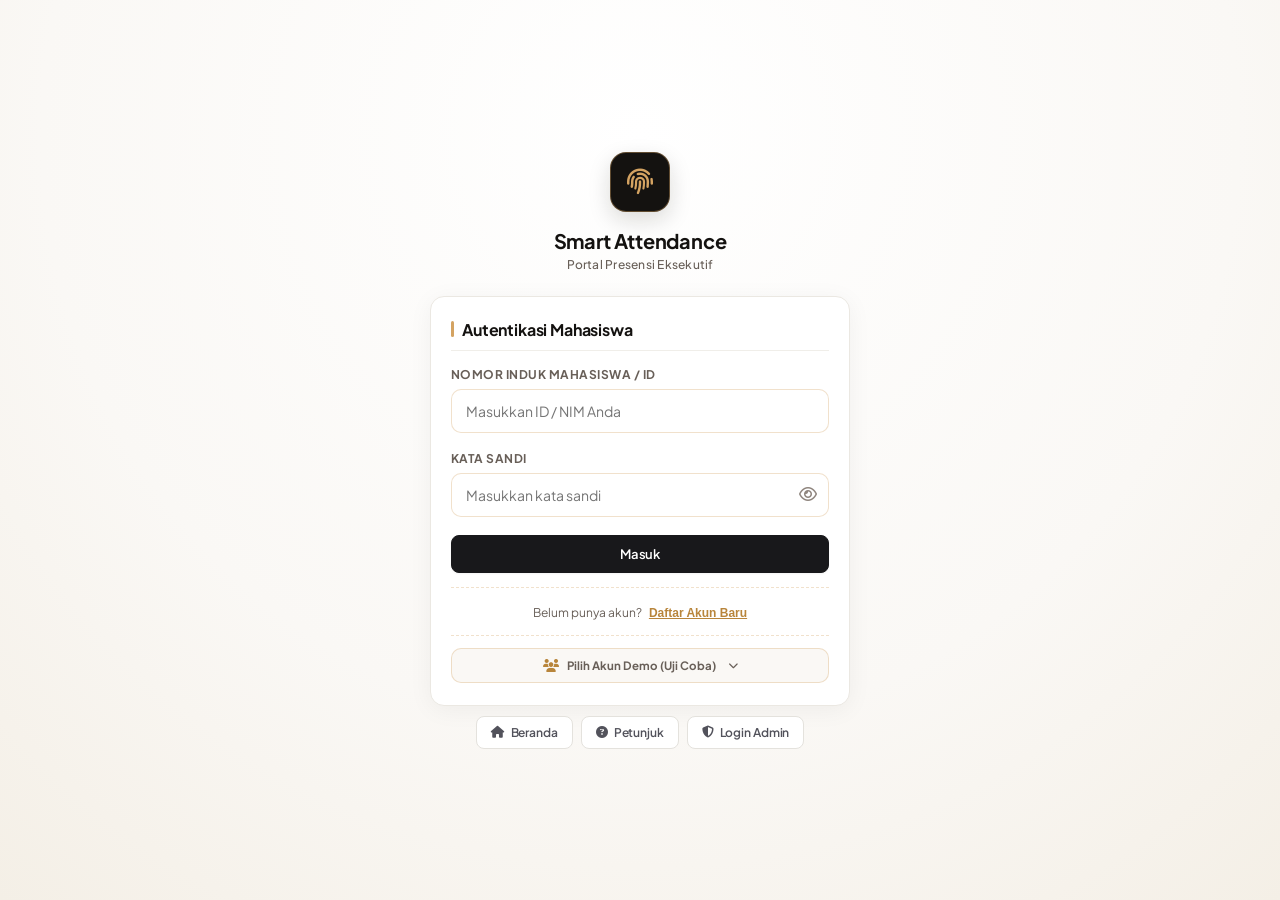
==== commit be522b99: "retouch" ====
--- a/frontend/index.html
+++ b/frontend/index.html
@@ -3,11 +3,11 @@
 <head>
   <meta charset="UTF-8" />
   <meta name="viewport" content="width=device-width, initial-scale=1.0, maximum-scale=1.0, user-scalable=no" />
-  <title>Smart Attendance – Simulasi</title>
+  <title>Smart Attendance – Presensi Mobile</title>
   <link rel="stylesheet" href="https://unpkg.com/leaflet@1.9.4/dist/leaflet.css" />
   <link rel="preconnect" href="https://fonts.googleapis.com">
   <link rel="preconnect" href="https://fonts.gstatic.com" crossorigin>
-  <link href="https://fonts.googleapis.com/css2?family=Cinzel:wght@600;700;800;900&family=Playfair+Display:ital,wght@0,600;1,600&family=Plus+Jakarta+Sans:wght@400;500;600;700;800&display=swap" rel="stylesheet">
+  <link href="https://fonts.googleapis.com/css2?family=Plus+Jakarta+Sans:wght@400;500;600;700;800&display=swap" rel="stylesheet">
   <link rel="stylesheet" href="https://cdnjs.cloudflare.com/ajax/libs/font-awesome/6.4.0/css/all.min.css" />
   <style>
     /* =============================================
@@ -46,6 +46,7 @@
       color: var(--text);
       min-height: 100vh;
       -webkit-font-smoothing: antialiased;
+      overflow-x: hidden;
     }
 
     /* =============================================
@@ -57,16 +58,28 @@
     /* =============================================
        LOGIN (Corporate Executive View)
     ============================================= */
+    #page-login {
+      width: 100%;
+      min-height: 100vh;
+    }
     #page-login.active {
       display: flex !important;
       flex-direction: column;
       align-items: center;
       justify-content: center;
       min-height: 100vh;
+      width: 100%;
       padding: 32px 16px;
       background: radial-gradient(circle at 50% 15%, #ffffff 0%, #faf8f5 60%, #f4efe6 100%);
-    }
-    .app-header { text-align: center; color: var(--text); margin-bottom: 28px; }
+      box-sizing: border-box;
+    }
+    .app-header {
+      text-align: center;
+      color: var(--text);
+      margin: 0 auto 24px;
+      width: 100%;
+      max-width: 420px;
+    }
     .app-logo {
       width: 60px;
       height: 60px;
@@ -82,75 +95,74 @@
       color: var(--gold-glow);
     }
     .app-header h1 {
-      font-family: 'Cinzel', serif;
-      font-size: 22px;
+      font-size: 20px;
       font-weight: 700;
-      letter-spacing: 0.08em;
-      text-transform: uppercase;
+      letter-spacing: -0.01em;
       color: var(--obsidian);
     }
     .app-header p {
-      font-size: 13px;
-      color: var(--gold-dark);
-      margin-top: 5px;
-      font-weight: 600;
-      letter-spacing: 0.1em;
-      text-transform: uppercase;
+      font-size: 12px;
+      color: var(--text-muted);
+      margin-top: 4px;
+      font-weight: 500;
+      letter-spacing: 0.02em;
     }
 
     /* =============================================
-       CARD (Non-flat Luxury Raised Container)
+       CARD (Clean Minimalist Raised Container)
     ============================================= */
     .card {
       background: var(--card);
-      border: 1px solid var(--card-border);
-      border-radius: var(--radius);
-      padding: 22px;
-      box-shadow: var(--shadow-md);
-      margin-bottom: 16px;
+      border: 1px solid var(--border);
+      border-radius: var(--radius-sm);
+      padding: 16px;
+      box-shadow: var(--shadow-sm);
+      margin-bottom: 12px;
       transition: all 0.2s ease;
     }
     #page-login .card {
       width: 100%;
-      max-width: 400px;
+      max-width: 420px;
+      margin: 0 auto;
       background: #ffffff;
-      box-shadow: 0 12px 36px rgba(20, 18, 16, 0.08);
-      border: 1.5px solid var(--gold-border);
+      box-shadow: 0 4px 24px rgba(0, 0, 0, 0.05);
+      border: 1px solid #ebe8e2;
+      border-radius: 14px;
+      padding: 22px 20px;
+      box-sizing: border-box;
     }
     #page-login .card h2 {
-      font-family: 'Cinzel', serif;
-      font-size: 18px;
+      font-size: 16px;
       font-weight: 700;
-      letter-spacing: 0.06em;
+      letter-spacing: -0.01em;
       color: var(--obsidian);
-      margin-bottom: 20px;
-      padding-bottom: 12px;
-      border-bottom: 1px solid var(--border);
+      margin-bottom: 16px;
+      padding-bottom: 10px;
+      border-bottom: 1px solid #f0eee9;
       display: flex;
       align-items: center;
       gap: 8px;
     }
     #page-login .card h2::before {
       content: '';
-      width: 4px;
-      height: 18px;
-      background: linear-gradient(180deg, var(--gold-glow), var(--gold-dark));
+      width: 3px;
+      height: 16px;
+      background: var(--primary);
       border-radius: 2px;
       display: inline-block;
     }
     .card h3 {
-      font-family: 'Cinzel', serif;
-      font-size: 14px;
-      font-weight: 700;
-      letter-spacing: 0.05em;
+      font-size: 12.5px;
+      font-weight: 600;
+      letter-spacing: -0.01em;
       color: var(--obsidian);
-      margin-bottom: 14px;
-      display: flex;
-      align-items: center;
-      gap: 8px;
+      margin-bottom: 8px;
+      display: flex;
+      align-items: center;
+      gap: 6px;
     }
     .card h3 i {
-      color: var(--gold-primary);
+      color: var(--primary);
     }
 
     /* Alert Banner */
@@ -235,117 +247,213 @@
       display: inline-flex;
       align-items: center;
       justify-content: center;
-      gap: 8px;
-      padding: 12px 20px;
-      border-radius: var(--radius-sm);
+      gap: 6px;
+      padding: 10px 16px;
+      border-radius: 8px;
       border: none;
       font-size: 13px;
-      font-weight: 700;
+      font-weight: 600;
       font-family: inherit;
+      letter-spacing: -0.01em;
+      text-transform: none;
       cursor: pointer;
-      transition: all .2s cubic-bezier(0.16, 1, 0.3, 1);
+      transition: all .15s ease;
       text-decoration: none;
     }
-    .btn:active { transform: scale(.98); }
+    .btn:active { transform: scale(.99); }
     .btn:disabled { opacity: .55; cursor: not-allowed; }
     
     .btn-primary {
-      background: linear-gradient(135deg, #dfa86a 0%, #c7924d 100%);
-      color: #14110e;
-      font-weight: 800;
-      letter-spacing: 0.06em;
-      text-transform: uppercase;
-      box-shadow: 0 4px 18px rgba(199, 146, 77, 0.38);
-      border: 1px solid rgba(255, 235, 205, 0.4);
+      background: #18181b;
+      color: #ffffff;
+      font-weight: 600;
+      letter-spacing: -0.01em;
+      text-transform: none;
+      box-shadow: 0 1px 2px rgba(0, 0, 0, 0.05);
+      border: 1px solid #18181b;
     }
     .btn-primary:hover:not(:disabled) {
-      background: linear-gradient(135deg, #e8b377 0%, #d49c55 100%);
-      box-shadow: 0 6px 22px rgba(199, 146, 77, 0.48);
+      background: #27272a;
+      border-color: #27272a;
+      color: #ffffff;
       transform: translateY(-1px);
     }
 
     .btn-secondary {
       background: #ffffff;
-      border: 1.5px solid var(--border);
-      color: var(--obsidian);
+      border: 1px solid #e4e2dd;
+      color: #27272a;
       font-weight: 600;
-      box-shadow: var(--shadow-sm);
+      letter-spacing: -0.01em;
+      text-transform: none;
+      box-shadow: 0 1px 2px rgba(0, 0, 0, 0.03);
     }
     .btn-secondary:hover:not(:disabled) {
-      background: var(--gold-soft-bg);
-      border-color: var(--gold-primary);
-      color: var(--gold-dark);
+      background: #f8f7f5;
+      border-color: #d8d4cc;
+      color: #09090b;
     }
 
     .btn-success {
-      background: linear-gradient(135deg, #23694b, #174c35);
+      background: #16a34a;
       color: #ffffff;
-      box-shadow: 0 3px 12px rgba(35, 105, 75, 0.3);
-      font-weight: 700;
+      font-weight: 600;
+      border: 1px solid #15803d;
     }
     .btn-danger {
-      background: linear-gradient(135deg, #aa2c3f, #831b2b);
+      background: #dc2626;
       color: #ffffff;
-      box-shadow: 0 3px 12px rgba(170, 44, 63, 0.3);
-      font-weight: 700;
+      font-weight: 600;
+      border: 1px solid #b91c1c;
     }
     .btn-ghost {
       background: #ffffff;
-      border: 1.5px solid var(--border);
-      color: var(--obsidian);
-      margin-top: 16px;
+      border: 1px solid #e4e2dd;
+      color: #52525b;
+      margin-top: 12px;
       font-weight: 600;
-      letter-spacing: 0.04em;
+      letter-spacing: -0.01em;
     }
     .btn-ghost:hover {
-      background: var(--gold-soft-bg);
-      border-color: var(--gold-primary);
-      color: var(--gold-dark);
+      background: #f4f4f5;
+      color: #18181b;
     }
     .btn-full { width: 100%; }
-    .btn-sm   { padding: 7px 14px; font-size: 12px; border-radius: 8px; }
+    .btn-sm   { padding: 6px 12px; font-size: 11.5px; border-radius: 6px; }
 
     .btn-absen {
+      font-size: 13.5px;
+      padding: 12px 18px;
+      border-radius: 9px;
+      margin-bottom: 8px;
+      background: #18181b;
+      color: #ffffff;
+      font-weight: 700;
+      letter-spacing: -0.01em;
+      text-transform: none;
+      box-shadow: 0 1px 3px rgba(0, 0, 0, 0.08);
+      border: 1px solid #18181b;
+      display: flex;
+      align-items: center;
+      justify-content: center;
+      gap: 7px;
+    }
+    .btn-absen:last-child {
+      margin-bottom: 0;
+    }
+    .btn-absen:hover:not(:disabled) {
+      background: #27272a;
+      border-color: #27272a;
+      box-shadow: 0 2px 8px rgba(0, 0, 0, 0.12);
+      transform: translateY(-1px);
+    }
+    .btn-izin {
+      background: #fefce8;
+      border: 1.5px solid #fef08a;
+      color: #713f12;
+      font-weight: 600;
+      letter-spacing: -0.01em;
+      text-transform: none;
+      box-shadow: 0 1px 3px rgba(202, 138, 4, 0.08);
+      padding: 11px 16px;
+      font-size: 12.5px;
+      transition: all 0.15s ease;
+      display: inline-flex;
+      align-items: center;
+      justify-content: center;
+      gap: 6px;
+      border-radius: 9px;
+    }
+    .btn-izin i {
+      color: #a16207;
+      font-size: 12.5px;
+      transition: color 0.15s ease;
+    }
+    .btn-izin:hover:not(:disabled) {
+      background: #fef9c3;
+      border-color: #facc15;
+      color: #422006;
+      box-shadow: 0 2px 8px rgba(234, 179, 8, 0.2);
+      transform: translateY(-1px);
+    }
+    .btn-izin:hover:not(:disabled) i {
+      color: #713f12;
+    }
+    .status-complete-pill {
+      width: 100%;
+      display: flex;
+      align-items: center;
+      justify-content: center;
+      gap: 8px;
+      padding: 12px 18px;
+      border-radius: 9px;
+      background: #f0fdf4;
+      border: 1px solid #bbf7d0;
+      color: #166534;
+      font-size: 13px;
+      font-weight: 600;
+      letter-spacing: -0.01em;
+      text-align: center;
+      box-shadow: 0 1px 2px rgba(0, 0, 0, 0.02);
+      cursor: default;
+      margin-bottom: 0;
+    }
+    .card-izin-form {
+      margin-top: 10px;
+      padding: 12px 14px;
+      background: #ffffff;
+      border: 1px solid #e4e2dd;
+      border-radius: 10px;
+      box-shadow: 0 2px 10px rgba(0,0,0,0.04);
+      text-align: left;
+      animation: slideDown 0.2s ease forwards;
+    }
+    @keyframes slideDown {
+      from { opacity: 0; transform: translateY(-6px); }
+      to { opacity: 1; transform: translateY(0); }
+    }
+    .btn-close-form {
+      background: none;
+      border: none;
+      color: #71717a;
+      cursor: pointer;
       font-size: 14px;
-      padding: 15px;
-      border-radius: var(--radius-sm);
+      padding: 2px 4px;
+    }
+    .field-label-mini {
+      display: block;
+      font-size: 10.5px;
+      font-weight: 600;
+      color: #71717a;
+      text-transform: uppercase;
+      letter-spacing: 0.02em;
+      margin-bottom: 6px;
+    }
+    .form-textarea-mini {
+      width: 100%;
+      padding: 8px 10px;
+      font-size: 12px;
+      font-family: inherit;
+      border: 1px solid #e4e2dd;
+      border-radius: 7px;
+      outline: none;
+      resize: none;
       margin-bottom: 10px;
-      background: linear-gradient(135deg, #dfa86a 0%, #c7924d 100%);
-      color: #14110e;
-      font-weight: 800;
-      letter-spacing: 0.08em;
-      text-transform: uppercase;
-      box-shadow: 0 6px 20px rgba(199, 146, 77, 0.4);
-      border: 1px solid rgba(255, 240, 215, 0.5);
-    }
-    .btn-absen:hover:not(:disabled) {
-      background: linear-gradient(135deg, #e8b377 0%, #d49c55 100%);
-      box-shadow: 0 8px 26px rgba(199, 146, 77, 0.5);
-      transform: translateY(-2px);
-    }
-    .btn-izin {
+      color: #18181b;
+      background: #faf9f7;
+    }
+    .form-textarea-mini:focus {
       background: #ffffff;
-      border: 1.5px solid var(--gold-border);
-      color: var(--obsidian);
-      font-weight: 700;
-      letter-spacing: 0.04em;
-      box-shadow: var(--shadow-sm);
-      padding: 12px 16px;
-      font-size: 13px;
-      transition: all 0.2s cubic-bezier(0.16, 1, 0.3, 1);
-    }
-    .btn-izin:hover:not(:disabled) {
-      background: var(--gold-soft-bg);
-      border-color: var(--gold-primary);
-      color: var(--gold-dark);
-      transform: translateY(-1px);
-    }
-    .card-izin-form {
-      animation: slideDown 0.22s ease forwards;
-    }
-    @keyframes slideDown {
-      from { opacity: 0; transform: translateY(-8px); }
-      to { opacity: 1; transform: translateY(0); }
+      border-color: #18181b;
+    }
+    .form-actions-inline {
+      display: flex;
+      gap: 8px;
+    }
+    .form-actions-inline .btn {
+      padding: 8px 12px;
+      font-size: 12px;
+      border-radius: 7px;
     }
     .izin-pill-btn {
       display: flex;
@@ -353,135 +461,470 @@
       align-items: center;
       justify-content: center;
       gap: 4px;
-      padding: 9px 4px;
-      background: #faf8f5;
-      border: 1.5px solid var(--border);
-      border-radius: var(--radius-sm);
-      color: var(--text-muted);
+      padding: 8px 6px;
+      background: #faf9f7;
+      border: 1px solid #e5e2db;
+      border-radius: 8px;
+      color: #71717a;
       font-size: 11px;
-      font-weight: 700;
+      font-weight: 600;
       cursor: pointer;
-      transition: all 0.2s cubic-bezier(0.16, 1, 0.3, 1);
+      transition: all 0.15s ease;
       font-family: inherit;
     }
     .izin-pill-btn i {
-      font-size: 14px;
-      color: var(--gold-dark);
+      font-size: 13px;
+      color: #71717a;
       transition: color 0.15s ease;
     }
     .izin-pill-btn:hover {
       background: #ffffff;
-      border-color: var(--gold-primary);
-      color: var(--obsidian);
+      border-color: #18181b;
+      color: #18181b;
     }
     .izin-pill-btn.active {
       background: #ffffff;
-      border-color: var(--gold-dark);
-      color: var(--obsidian);
-      box-shadow: 0 2px 8px rgba(184, 133, 59, 0.2);
-      outline: 2px solid rgba(212, 163, 98, 0.4);
+      border-color: #18181b;
+      color: #18181b;
+      box-shadow: 0 1px 3px rgba(0, 0, 0, 0.08);
+      outline: none;
     }
     .izin-pill-btn.active i {
-      color: var(--gold-primary);
-    }
-    .btn-logout,
-    .btn-topbar-nav {
-      background: rgba(255, 255, 255, 0.08);
-      color: #dfa86a;
-      border: 1px solid rgba(212, 163, 98, 0.45);
-      border-radius: 8px;
-      padding: 7px 12px;
-      font-size: 11.5px;
-      font-weight: 700;
-      letter-spacing: 0.04em;
-      cursor: pointer;
-      display: inline-flex;
-      align-items: center;
-      gap: 6px;
-      text-decoration: none;
-      transition: all .2s;
-    }
-    .btn-logout:hover,
-    .btn-topbar-nav:hover {
-      background: var(--gold-glow);
-      color: #14110e;
-      border-color: var(--gold-glow);
-      transform: translateY(-1px);
-    }
-
+      color: #18181b;
+    }
     /* =============================================
-       TOPBAR (Deep Obsidian Noir Luxury Header)
+       TOPBAR NAVBAR (Clean Standard Top Navbar)
     ============================================= */
-    .topbar {
-      background: var(--obsidian);
-      border-bottom: 1.5px solid var(--gold-border);
-      color: #ffffff;
-      padding: 16px 20px;
-      display: flex;
-      align-items: center;
-      justify-content: space-between;
+    .topbar-navbar {
+      background: #ffffff;
+      border-bottom: 1px solid #ebe8e2;
       position: sticky;
       top: 0;
       z-index: 100;
+      width: 100%;
+      box-shadow: 0 1px 3px rgba(0, 0, 0, 0.03);
+    }
+    .topbar-container {
+      max-width: 1100px;
+      margin: 0 auto;
+      padding: 10px 18px;
+      display: flex;
+      align-items: center;
+      justify-content: space-between;
+      gap: 16px;
+    }
+    .navbar-left {
+      display: flex;
+      align-items: center;
+      gap: 12px;
+      min-width: 0;
+    }
+    .navbar-brand {
+      display: flex;
+      align-items: center;
+      gap: 8px;
+      font-size: 13.5px;
+      font-weight: 700;
+      color: #18181b;
+      text-decoration: none;
+      letter-spacing: -0.01em;
+      white-space: nowrap;
+    }
+    .navbar-divider {
+      width: 1px;
+      height: 20px;
+      background: #e5e2da;
+      flex-shrink: 0;
+    }
+    .navbar-user {
+      display: flex;
+      flex-direction: column;
+      line-height: 1.25;
+      min-width: 0;
     }
     .topbar-name {
-      font-family: 'Cinzel', serif;
-      font-size: 15px;
+      font-size: 13px;
       font-weight: 700;
-      letter-spacing: 0.06em;
-      color: #ffffff;
+      color: #18181b;
+      letter-spacing: -0.01em;
+      white-space: nowrap;
+      overflow: hidden;
+      text-overflow: ellipsis;
     }
     .topbar-nim {
-      font-size: 11px;
-      color: var(--gold-glow);
-      margin-top: 3px;
-      font-weight: 600;
-      font-family: ui-monospace, monospace;
-      letter-spacing: 0.05em;
-    }
-
-    /* =============================================
-       TAB NAV (High-Contrast Segmented Bar)
-    ============================================= */
+      font-size: 10.5px;
+      color: #71717a;
+      font-variant-numeric: tabular-nums;
+      white-space: nowrap;
+    }
+
+    /* Tab Nav inside Navbar */
     .tab-nav {
       display: flex;
-      background: #1c1917;
-      border-bottom: 1px solid rgba(212, 163, 98, 0.25);
-      position: sticky;
-      top: 60px;
-      z-index: 50;
-      padding: 6px 12px;
-      gap: 6px;
+      background: #f4f3f0;
+      border: 1px solid #e4e2dd;
+      border-radius: 8px;
+      padding: 3px;
+      gap: 3px;
     }
     .tab-btn {
-      flex: 1;
-      padding: 9px;
+      padding: 6px 14px;
       background: transparent;
       border: none;
       font-size: 12px;
+      font-weight: 500;
+      color: #71717a;
+      cursor: pointer;
+      border-radius: 6px;
+      transition: all .15s ease;
+      display: flex;
+      align-items: center;
+      gap: 6px;
+      letter-spacing: -0.01em;
+      font-family: inherit;
+      white-space: nowrap;
+    }
+    .tab-btn.active {
+      background: #ffffff;
+      color: #18181b;
       font-weight: 600;
-      color: rgba(255, 255, 255, 0.65);
+      box-shadow: 0 1px 3px rgba(0, 0, 0, 0.05);
+    }
+
+    /* Navbar Right Actions */
+    .navbar-right {
+      display: flex;
+      align-items: center;
+      gap: 8px;
+      flex-shrink: 0;
+    }
+    .btn-topbar-nav {
+      background: #f4f4f5;
+      color: #52525b;
+      border: 1px solid #e4e4e7;
+      border-radius: 6px;
+      padding: 6px 11px;
+      font-size: 11.5px;
+      font-weight: 500;
+      letter-spacing: -0.01em;
       cursor: pointer;
+      display: inline-flex;
+      align-items: center;
+      gap: 5px;
+      text-decoration: none;
+      transition: all .15s ease;
+      font-family: inherit;
+      white-space: nowrap;
+    }
+    .btn-topbar-nav:hover {
+      background: #e4e4e7;
+      color: #18181b;
+    }
+    .btn-logout {
+      background: #fff1f2;
+      color: #be123c;
+      border: 1px solid #fecdd3;
+      border-radius: 6px;
+      padding: 6px 11px;
+      font-size: 11.5px;
+      font-weight: 600;
+      letter-spacing: -0.01em;
+      cursor: pointer;
+      display: inline-flex;
+      align-items: center;
+      gap: 5px;
+      transition: all .15s ease;
+      font-family: inherit;
+      white-space: nowrap;
+    }
+    .btn-logout:hover {
+      background: #ffe4e6;
+      color: #9f1239;
+    }
+
+    /* =============================================
+       MAIN CONTENT CONTAINER
+    ============================================= */
+    .home-main-area {
+      flex: 1;
+      width: 100%;
+      display: flex;
+      justify-content: center;
+      padding: 24px 16px 48px;
+    }
+    .home-content-card {
+      width: 100%;
+      max-width: 440px;
+      background: #ffffff;
+      border: 12px solid #18181b;
+      border-radius: 42px;
+      box-shadow: 0 25px 65px rgba(20, 18, 16, 0.16), 0 4px 18px rgba(20, 18, 16, 0.08);
+      overflow: hidden;
+      position: relative;
+    }
+    .phone-speaker-notch {
+      width: 52px;
+      height: 4.5px;
+      background: #27272a;
+      border-radius: 3px;
+      margin: 8px auto 2px;
+      display: block;
+    }
+    #tab-absensi { padding: 0; }
+    #tab-riwayat { padding: 18px 20px; }
+    .tab-content { display: none; }
+    .tab-content.active { display: block; animation: fadeIn .2s ease; }
+
+    /* Single Card Sections */
+    .card-section {
+      padding: 16px 20px;
+      border-bottom: 1px solid #f2efe9;
+    }
+    .card-section:last-child {
+      border-bottom: none;
+    }
+    .card-section-actions {
+      background: #faf9f7;
+      padding: 18px 20px;
+    }
+    .card-section-header {
+      display: flex;
+      align-items: center;
+      justify-content: space-between;
+      margin-bottom: 10px;
+    }
+    .card-section-title {
+      font-size: 13px;
+      font-weight: 700;
+      color: #18181b;
+      display: flex;
+      align-items: center;
+      gap: 7px;
+      letter-spacing: -0.01em;
+    }
+    .card-section-title i {
+      color: #71717a;
+      font-size: 13.5px;
+    }
+    .card-date-label {
+      color: #52525b;
+      font-weight: 600;
+      font-size: 12.5px;
+      display: flex;
+      align-items: center;
+      gap: 6px;
+      letter-spacing: -0.01em;
+    }
+    .card-date-label i {
+      color: #71717a;
+      font-size: 13px;
+    }
+    .card-clock-badge {
+      font-size: 12.5px;
+      font-weight: 700;
+      color: #18181b;
+      font-variant-numeric: tabular-nums;
+      display: flex;
+      align-items: center;
+      gap: 6px;
+      background: #f4f3f0;
+      border: 1px solid #e4e1d8;
+      padding: 4px 10px;
+      border-radius: 6px;
+    }
+    .card-clock-badge i {
+      color: #71717a;
+      font-size: 12px;
+    }
+    .section-indicator {
+      font-size: 11px;
+      color: #71717a;
+      font-weight: 500;
+    }
+    .stepper-grid {
+      display: grid;
+      grid-template-columns: 1fr 1fr;
+      gap: 8px;
+      margin-top: 4px;
+    }
+    .step-pill {
+      padding: 8px 12px;
+      border-radius: 10px;
+      display: flex;
+      align-items: center;
+      gap: 9px;
+      background: #faf9f7;
+      border: 1px solid #ebe8e2;
+      transition: all 0.15s ease;
+      min-width: 0;
+    }
+    .step-pill.active {
+      border-color: #18181b;
+      background: #ffffff;
+      box-shadow: 0 1px 4px rgba(0, 0, 0, 0.05);
+    }
+    .step-pill.completed {
+      border-color: #bbf7d0;
+      background: #f0fdf4;
+    }
+    .step-pill.disabled {
+      border-color: #ebe8e2;
+      background: #faf9f7;
+      opacity: 0.65;
+    }
+    .step-badge-num {
+      width: 22px;
+      height: 22px;
+      border-radius: 50%;
+      display: flex;
+      align-items: center;
+      justify-content: center;
+      font-size: 10.5px;
+      font-weight: 700;
+      flex-shrink: 0;
+      background: #e4e2dd;
+      color: #71717a;
+    }
+    .step-pill.active .step-badge-num {
+      background: #18181b;
+      color: #ffffff;
+    }
+    .step-pill.completed .step-badge-num {
+      background: #16a34a;
+      color: #ffffff;
+    }
+    .step-pill.disabled .step-badge-num {
+      background: #e4e2dd;
+      color: #71717a;
+    }
+    .step-text-wrap {
+      min-width: 0;
+      line-height: 1.25;
+      flex: 1;
+    }
+    .step-title {
+      font-size: 12px;
+      font-weight: 700;
+      color: #18181b;
+      white-space: nowrap;
+      overflow: hidden;
+      text-overflow: ellipsis;
+    }
+    .step-desc {
+      font-size: 10.5px;
+      color: #71717a;
+      white-space: nowrap;
+      overflow: hidden;
+      text-overflow: ellipsis;
+      display: block;
+      margin-top: 1px;
+    }
+    .step-pill.disabled .step-desc {
+      color: #a1a1aa;
+    }
+    #map {
+      height: 135px;
+      border-radius: 10px;
+      border: 1px solid #e4e2dd;
+      margin-bottom: 0;
+      overflow: hidden;
+      width: 100%;
+    }
+    .lokasi-hud-pill {
+      display: flex;
+      align-items: center;
+      justify-content: center;
+      font-size: 12px;
+      font-weight: 600;
+      background: #faf9f7;
+      border: 1px solid #ebe8e2;
       border-radius: 8px;
-      transition: all .2s ease;
+      padding: 7px 12px;
+      margin-top: 8px;
+      color: #18181b;
+      font-variant-numeric: tabular-nums;
+      text-align: center;
+    }
+    .foto-row {
+      display: flex;
+      align-items: center;
+      gap: 10px;
+    }
+    .foto-thumb-slot {
+      position: relative;
+      width: 52px;
+      height: 52px;
+      flex-shrink: 0;
+    }
+    .foto-placeholder-mini {
+      width: 52px;
+      height: 52px;
+      margin: 0;
+      border-radius: 10px;
+      border: 1.5px dashed #d4d0c5;
+      background: #faf9f7;
+      display: flex;
+      align-items: center;
+      justify-content: center;
+      color: #a19d93;
+    }
+    .foto-placeholder-mini i {
+      font-size: 24px;
+      opacity: 0.85;
+    }
+    .foto-preview-mini {
+      position: relative;
+      width: 52px;
+      height: 52px;
+      margin: 0;
+      border-radius: 10px;
+      overflow: hidden;
+      border: 1.5px solid #18181b;
+    }
+    .foto-preview-mini img {
+      width: 100%;
+      height: 100%;
+      object-fit: cover;
+      display: block;
+    }
+    .btn-hapus-foto-mini {
+      position: absolute;
+      top: 2px;
+      right: 2px;
+      width: 18px;
+      height: 18px;
+      padding: 0;
+      display: flex;
+      align-items: center;
+      justify-content: center;
+      font-size: 9.5px;
+      border-radius: 50%;
+      background: rgba(20, 18, 16, 0.85);
+      color: #fff;
+      border: none;
+      cursor: pointer;
+    }
+    .foto-actions-group {
+      display: flex;
+      flex: 1;
+      gap: 8px;
+      margin: 0;
+    }
+    .foto-actions-group .btn {
+      flex: 1;
+      padding: 10px 14px;
+      font-size: 12px;
+      font-weight: 600;
+      border-radius: 8px;
       display: flex;
       align-items: center;
       justify-content: center;
       gap: 6px;
     }
-    .tab-btn.active {
-      background: linear-gradient(135deg, #dfa86a, #c7924d);
-      color: #14110e;
-      font-weight: 800;
-      letter-spacing: 0.04em;
-      box-shadow: 0 3px 10px rgba(199, 146, 77, 0.35);
-    }
-
-    /* =============================================
-       TAB CONTENT
-    ============================================= */
-    .tab-content { display: none; padding: 18px 16px 32px; }
-    .tab-content.active { display: block; animation: fadeIn .2s ease; }
+    .foto-actions-group .btn i {
+      color: #71717a;
+      font-size: 13px;
+    }
 
     @keyframes fadeIn {
       from { opacity: 0; transform: translateY(3px); }
@@ -533,14 +976,6 @@
     /* =============================================
        PETA
     ============================================= */
-    #map {
-      height: 220px;
-      border-radius: var(--radius-sm);
-      border: 1.5px solid var(--border);
-      margin-bottom: 14px;
-      overflow: hidden;
-      box-shadow: var(--shadow-sm);
-    }
     .leaflet-pane, .leaflet-top, .leaflet-bottom { z-index: 1 !important; }
     .lokasi-info {
       margin-bottom: 14px;
@@ -564,7 +999,7 @@
       text-align: right;
       max-width: 65%;
       color: var(--obsidian);
-      font-family: ui-monospace, monospace;
+      font-variant-numeric: tabular-nums;
     }
 
     /* =============================================
@@ -721,7 +1156,7 @@
     .ri-lokasi {
       font-size: 11px;
       color: var(--text-muted);
-      font-family: ui-monospace, monospace;
+      font-variant-numeric: tabular-nums;
     }
 
     .empty-state {
@@ -759,50 +1194,58 @@
       box-shadow: var(--shadow-sm);
     }
     .step-pill {
-      padding: 10px 14px;
-      border-radius: 12px;
-      display: flex;
-      align-items: center;
-      gap: 10px;
-      transition: all 0.25s ease;
+      padding: 6px 8px;
+      border-radius: 8px;
+      display: flex;
+      align-items: center;
+      gap: 7px;
+      transition: all 0.15s ease;
+      background: #faf9f7;
+      border: 1px solid #ebe8e2;
     }
     .step-pill.active {
-      border: 1.5px solid var(--gold-border);
-      background: var(--gold-soft-bg);
-      box-shadow: 0 4px 12px rgba(199, 146, 77, 0.12);
-    }
-    .step-pill.done {
-      border: 1.5px solid rgba(30, 90, 64, 0.35);
-      background: rgba(30, 90, 64, 0.05);
-    }
-    .step-pill.pending {
-      border: 1px dashed var(--border);
-      background: #faf8f5;
-      opacity: 0.65;
+      border: 1px solid #18181b;
+      background: #ffffff;
+      box-shadow: 0 1px 3px rgba(0, 0, 0, 0.04);
+    }
+    .step-pill.done,
+    .step-pill.completed {
+      border: 1px solid #bbf7d0;
+      background: #f0fdf4;
+    }
+    .step-pill.pending,
+    .step-pill.disabled {
+      border: 1px solid #ebe8e2;
+      background: #faf9f7;
+      opacity: 0.6;
     }
     .step-badge-num {
-      width: 24px;
-      height: 24px;
+      width: 18px;
+      height: 18px;
       border-radius: 50%;
       display: flex;
       align-items: center;
       justify-content: center;
-      font-size: 11px;
-      font-weight: 800;
+      font-size: 9.5px;
+      font-weight: 700;
       flex-shrink: 0;
+      background: #e4e2dd;
+      color: #71717a;
     }
     .step-pill.active .step-badge-num {
-      background: var(--gold-primary);
-      color: #14110e;
-      box-shadow: 0 2px 8px rgba(199, 146, 77, 0.4);
-    }
-    .step-pill.done .step-badge-num {
-      background: #1e5a40;
+      background: #18181b;
       color: #ffffff;
-    }
-    .step-pill.pending .step-badge-num {
-      background: #e2dbd2;
-      color: #726861;
+      box-shadow: none;
+    }
+    .step-pill.done .step-badge-num,
+    .step-pill.completed .step-badge-num {
+      background: #16a34a;
+      color: #ffffff;
+    }
+    .step-pill.pending .step-badge-num,
+    .step-pill.disabled .step-badge-num {
+      background: #e4e2dd;
+      color: #71717a;
     }
 
     /* =============================================
@@ -910,13 +1353,11 @@
     }
 
     .modal-title {
-      font-family: 'Cinzel', serif;
-      font-size: 16px;
-      font-weight: 800;
+      font-size: 15px;
+      font-weight: 700;
       color: var(--obsidian);
-      letter-spacing: 0.05em;
+      letter-spacing: -0.01em;
       margin-bottom: 6px;
-      text-transform: uppercase;
     }
     .modal-subtitle {
       font-size: 12.5px;
@@ -954,51 +1395,63 @@
     }
 
     /* =============================================
-       DEMO ACCOUNTS SELECTOR (Luxury Interactive Grid)
+       DEMO ACCOUNTS SELECTOR (Simple Toggle Button)
     ============================================= */
-    .demo-accounts-box {
-      margin-top: 18px;
-      padding-top: 16px;
+    .demo-toggle-wrap {
+      margin-top: 14px;
+      padding-top: 12px;
       border-top: 1px dashed var(--border);
     }
-    .demo-accounts-header {
-      display: flex;
-      align-items: center;
-      justify-content: space-between;
-      margin-bottom: 10px;
-    }
-    .demo-accounts-title {
-      font-size: 11px;
+    .btn-demo-toggle {
+      width: 100%;
+      display: flex;
+      align-items: center;
+      justify-content: center;
+      gap: 8px;
+      padding: 9px 12px;
+      background: #faf8f5;
+      border: 1.5px solid var(--border);
+      border-radius: var(--radius-sm);
+      color: var(--text-muted);
+      font-size: 11.5px;
       font-weight: 700;
-      letter-spacing: 0.05em;
-      text-transform: uppercase;
+      cursor: pointer;
+      transition: all 0.2s cubic-bezier(0.16, 1, 0.3, 1);
+      font-family: inherit;
+      user-select: none;
+    }
+    .btn-demo-toggle:hover {
+      background: #ffffff;
+      border-color: var(--gold-primary);
+      color: var(--obsidian);
+      box-shadow: 0 2px 8px rgba(20, 18, 16, 0.05);
+    }
+    .btn-demo-toggle i:first-child {
       color: var(--gold-dark);
-      display: flex;
-      align-items: center;
-      gap: 6px;
-    }
-    .demo-badge-hint {
-      font-size: 9.5px;
-      font-weight: 700;
-      padding: 2px 7px;
-      background: var(--gold-soft-bg);
-      color: var(--gold-dark);
-      border-radius: 999px;
-      border: 1px solid var(--border);
-      text-transform: uppercase;
-      letter-spacing: 0.03em;
+      font-size: 13px;
+    }
+    .btn-demo-toggle #demo-chevron-icon {
+      font-size: 10px;
+      margin-left: 4px;
+      transition: transform 0.2s ease;
+    }
+    .btn-demo-toggle.active #demo-chevron-icon {
+      transform: rotate(180deg);
+    }
+    .demo-collapse-content {
+      margin-top: 10px;
+      animation: fadeIn 0.2s ease forwards;
     }
     .demo-pills-grid {
       display: grid;
       grid-template-columns: 1fr 1fr;
-      gap: 8px;
-      margin-bottom: 10px;
+      gap: 6px;
     }
     .demo-pill-btn {
       display: flex;
       align-items: center;
-      gap: 8px;
-      padding: 8px 10px;
+      gap: 7px;
+      padding: 7px 9px;
       background: #faf8f5;
       border: 1.5px solid var(--border);
       border-radius: var(--radius-sm);
@@ -1008,27 +1461,24 @@
       font-family: inherit;
       width: 100%;
       position: relative;
-      z-index: 2;
       user-select: none;
     }
-    .demo-pill-btn * {
-      pointer-events: none;
-    }
+    .demo-pill-btn * { pointer-events: none; }
     .demo-pill-btn:hover {
       background: #ffffff;
       border-color: var(--gold-primary);
       transform: translateY(-1px);
-      box-shadow: 0 4px 12px rgba(212, 163, 98, 0.15);
+      box-shadow: 0 4px 10px rgba(212, 163, 98, 0.15);
     }
     .demo-pill-btn.active {
       background: #ffffff;
       border-color: var(--gold-dark);
-      box-shadow: 0 4px 12px rgba(184, 133, 59, 0.2);
+      box-shadow: 0 3px 10px rgba(184, 133, 59, 0.2);
       outline: 2px solid rgba(212, 163, 98, 0.4);
     }
     .demo-pill-icon {
-      width: 28px;
-      height: 28px;
+      width: 24px;
+      height: 24px;
       border-radius: 50%;
       background: var(--gold-soft-bg);
       border: 1px solid var(--border);
@@ -1036,7 +1486,7 @@
       display: flex;
       align-items: center;
       justify-content: center;
-      font-size: 11px;
+      font-size: 10px;
       flex-shrink: 0;
       transition: all 0.2s ease;
     }
@@ -1048,64 +1498,93 @@
     .demo-pill-info {
       min-width: 0;
       flex: 1;
-      line-height: 1.25;
+      line-height: 1.2;
     }
     .demo-pill-name {
-      font-size: 11.5px;
+      font-size: 11px;
       font-weight: 700;
       color: var(--obsidian);
       white-space: nowrap;
       overflow: hidden;
       text-overflow: ellipsis;
-      display: flex;
-      align-items: center;
-      gap: 4px;
-    }
-    .tag-default {
-      font-size: 8px;
-      font-weight: 800;
-      padding: 1px 4px;
-      background: #141210;
-      color: #dfa86a;
-      border-radius: 4px;
-      letter-spacing: 0.03em;
-      text-transform: uppercase;
-      flex-shrink: 0;
     }
     .demo-pill-nim {
       font-size: 10px;
       color: var(--text-muted);
-      font-family: ui-monospace, monospace;
+      font-variant-numeric: tabular-nums;
     }
 
     /* =============================================
        RESPONSIVE – SIMULASI LAYAR HP DI DESKTOP
     ============================================= */
-    @media (min-width: 520px) {
-      body {
-        background: radial-gradient(circle at 50% 20%, #ffffff 0%, #faf8f5 50%, #f2ece1 100%);
-        min-height: 100vh;
-        display: flex;
-        flex-direction: column;
-        align-items: center;
+    /* =============================================
+       RESPONSIVE & PAGE LAYOUT
+    ============================================= */
+    #page-home {
+      width: 100%;
+      min-height: 100vh;
+      background: #faf9f6;
+    }
+    #page-home.active {
+      display: flex !important;
+      flex-direction: column;
+      width: 100%;
+      min-height: 100vh;
+    }
+
+    @media (max-width: 768px) {
+      .topbar-container {
+        padding: 8px 12px;
+        gap: 8px;
+        flex-wrap: wrap;
+      }
+      .navbar-brand span { display: none; }
+      .navbar-divider { display: none; }
+      .tab-nav {
+        order: 3;
+        width: 100%;
+      }
+      .tab-btn {
+        flex: 1;
         justify-content: center;
-        padding: 40px 16px;
       }
-      #page-login {
-        width: 100%;
-        max-width: 420px;
-        background: transparent !important;
-        min-height: auto !important;
+      .home-main-area {
+        padding: 14px 10px 32px;
       }
-      #page-home {
-        width: 430px;
-        min-height: 840px;
-        margin: 0 auto;
-        background: var(--bg);
-        box-shadow: 0 25px 60px rgba(20, 18, 16, 0.18), 0 0 0 1px rgba(212, 163, 98, 0.35);
-        border: 8px solid #1c1a17;
-        border-radius: 40px;
-        overflow: hidden;
+      #tab-absensi {
+        padding: 0;
+      }
+    }
+
+    @media (max-width: 480px) {
+      .home-content-card {
+        border-width: 8px;
+        border-radius: 32px;
+      }
+      .form-group input, .form-textarea-mini {
+        font-size: 16px; /* Mencegah auto-zoom browser iOS Safari pada mobile */
+      }
+      .card-section {
+        padding: 14px 16px;
+      }
+      .card-section-actions {
+        padding: 16px;
+      }
+    }
+
+    @media (max-width: 360px) {
+      .topbar-container {
+        padding: 6px 10px;
+      }
+      .btn-topbar-nav span {
+        display: none; /* Hemat ruang di layar super kecil */
+      }
+      .btn-topbar-nav {
+        padding: 6px 9px;
+      }
+      .foto-actions-group .btn {
+        padding: 8px 10px;
+        font-size: 11px;
       }
     }
   </style>
@@ -1120,18 +1599,19 @@
     <p>Portal Presensi Eksekutif</p>
   </div>
 
-  <div class="card">
-    <h2>Autentikasi</h2>
+  <!-- KARTU LOGIN -->
+  <div class="card" id="card-auth-login">
+    <h2>Autentikasi Mahasiswa</h2>
     <div id="login-alert" class="alert"></div>
 
     <div class="form-group">
       <label for="nim">Nomor Induk Mahasiswa / ID</label>
-      <input type="text" id="nim" value="2021001" placeholder="Masukkan ID / NIM Anda" autocomplete="off" />
+      <input type="text" id="nim" value="" placeholder="Masukkan ID / NIM Anda" autocomplete="off" onkeydown="if(event.key==='Enter')document.getElementById('password').focus();" />
     </div>
     <div class="form-group">
       <label for="password">Kata Sandi</label>
       <div class="input-eye">
-        <input type="password" id="password" value="123456" placeholder="Masukkan kata sandi" />
+        <input type="password" id="password" value="" placeholder="Masukkan kata sandi" onkeydown="if(event.key==='Enter')doLogin();" />
         <button type="button" class="btn-eye" onclick="togglePassword()"><i class="fa-regular fa-eye"></i></button>
       </div>
     </div>
@@ -1139,242 +1619,314 @@
       <span id="login-btn-text">Masuk</span>
     </button>
 
-    <!-- Demo Accounts Switcher (Default Terisi + 3 Pilihan Akun Lain) -->
-    <div class="demo-accounts-box">
-      <div class="demo-accounts-header">
-        <div class="demo-accounts-title">
-          <i class="fa-solid fa-users-viewfinder"></i>
-          <span>Pilih Akun Demo Uji Coba:</span>
-        </div>
-        <span class="demo-badge-hint">4 Akun Siap</span>
-      </div>
-
-      <div class="demo-pills-grid">
-        <button type="button" class="demo-pill-btn active" data-nim="2021001" data-pass="123456" data-nama="Ahmad Fauzi" onclick="selectDemoAccount('2021001', '123456', 'Ahmad Fauzi', this)" title="Pilih akun Ahmad Fauzi">
-          <div class="demo-pill-icon"><i class="fa-solid fa-user-check"></i></div>
-          <div class="demo-pill-info">
-            <div class="demo-pill-name">Ahmad Fauzi <span class="tag-default">Default</span></div>
-            <div class="demo-pill-nim">2021001</div>
-          </div>
-        </button>
-
-        <button type="button" class="demo-pill-btn" data-nim="2021002" data-pass="123456" data-nama="Siti Rahayu" onclick="selectDemoAccount('2021002', '123456', 'Siti Rahayu', this)" title="Pilih akun Siti Rahayu">
-          <div class="demo-pill-icon"><i class="fa-solid fa-user"></i></div>
-          <div class="demo-pill-info">
-            <div class="demo-pill-name">Siti Rahayu</div>
-            <div class="demo-pill-nim">2021002</div>
-          </div>
-        </button>
-
-        <button type="button" class="demo-pill-btn" data-nim="2021003" data-pass="123456" data-nama="Budi Santoso" onclick="selectDemoAccount('2021003', '123456', 'Budi Santoso', this)" title="Pilih akun Budi Santoso">
-          <div class="demo-pill-icon"><i class="fa-solid fa-user"></i></div>
-          <div class="demo-pill-info">
-            <div class="demo-pill-name">Budi Santoso</div>
-            <div class="demo-pill-nim">2021003</div>
-          </div>
-        </button>
-
-        <button type="button" class="demo-pill-btn" data-nim="2021004" data-pass="123456" data-nama="Dewi Lestari" onclick="selectDemoAccount('2021004', '123456', 'Dewi Lestari', this)" title="Pilih akun Dewi Lestari">
-          <div class="demo-pill-icon"><i class="fa-solid fa-user"></i></div>
-          <div class="demo-pill-info">
-            <div class="demo-pill-name">Dewi Lestari</div>
-            <div class="demo-pill-nim">2021004</div>
-          </div>
-        </button>
-      </div>
+    <div style="text-align:center;margin-top:14px;padding-top:12px;border-top:1px dashed var(--border);">
+      <span style="font-size:12px;color:var(--text-muted);">Belum punya akun?</span>
+      <button type="button" id="btn-goto-register" onclick="switchAuthView('register')" style="background:none;border:none;color:var(--gold-dark);font-weight:700;font-size:12px;cursor:pointer;margin-left:4px;text-decoration:underline;">Daftar Akun Baru</button>
     </div>
-  </div>
-  <a class="btn btn-ghost" href="../index.html"><i class="fa-solid fa-arrow-up-right-from-square"></i> Portal Utama</a>
-</div>
-
-<!-- ============================= HOME ============================= -->
-<div id="page-home" class="page">
-
-  <!-- Topbar -->
-  <div class="topbar">
-    <div>
-      <div class="topbar-name" id="user-name">–</div>
-      <div class="topbar-nim"  id="user-nim">–</div>
-    </div>
-    <div style="display:flex;align-items:center;gap:8px;">
-      <a href="../index.html" class="btn-topbar-nav" title="Kembali ke Halaman Awal / Portal Utama">
-        <i class="fa-solid fa-house"></i>
-        <span>Halaman Awal</span>
-      </a>
-      <button id="btn-logout" class="btn-logout" onclick="doLogout()" title="Keluar dari akun dan ganti akun mahasiswa lain">
-        <i class="fa-solid fa-arrow-right-from-bracket"></i>
-        <span>Keluar</span>
+
+    <!-- Tombol Sederhana Akun Demo (Tidak Tampil Langsung) -->
+    <div class="demo-toggle-wrap">
+      <button type="button" class="btn-demo-toggle" id="btn-toggle-demo" onclick="toggleDemoAccounts()">
+        <i class="fa-solid fa-users"></i>
+        <span>Pilih Akun Demo (Uji Coba)</span>
+        <i class="fa-solid fa-chevron-down" id="demo-chevron-icon"></i>
       </button>
-    </div>
-  </div>
-
-  <!-- Tab Nav -->
-  <div class="tab-nav">
-    <button class="tab-btn active" onclick="switchTab('absensi')"><i class="fa-solid fa-fingerprint"></i> Presensi</button>
-    <button class="tab-btn"        onclick="switchTab('riwayat')"><i class="fa-solid fa-clock-rotate-left"></i> Riwayat</button>
-  </div>
-
-  <!-- ============ TAB ABSENSI (MINIMALIST & CLEAN LOOK) ============ -->
-  <div id="tab-absensi" class="tab-content active">
-
-    <!-- Card 1: Status & Tahap Presensi (Minimalist Header) -->
-    <div class="card" style="padding:14px 16px;margin-bottom:12px;">
-      <div style="display:flex;align-items:center;justify-content:space-between;margin-bottom:12px;padding-bottom:10px;border-bottom:1px solid rgba(22,19,17,0.06);">
-        <div style="color:var(--text-muted);font-weight:600;font-size:12px;display:flex;align-items:center;gap:6px;">
-          <i class="fa-regular fa-calendar" style="color:var(--gold-dark);font-size:13px;"></i>
-          <span id="tanggal-hari">–</span>
-        </div>
-        <div style="font-size:12.5px;font-weight:700;color:var(--obsidian);font-family:ui-monospace, monospace;display:flex;align-items:center;gap:6px;background:#faf8f5;border:1px solid var(--border);padding:3px 10px;border-radius:6px;">
-          <i class="fa-regular fa-clock" style="color:var(--gold-dark);font-size:12px;"></i>
-          <span id="jam-sekarang">–</span>
-        </div>
-      </div>
-
-      <!-- Segmented Stepper -->
-      <div style="display:grid;grid-template-columns:1fr 1fr;gap:8px;">
-        <div id="step-pill-masuk" class="step-pill active" style="padding:8px 10px;">
-          <div class="step-badge-num" id="step-icon-masuk" style="width:22px;height:22px;font-size:10px;">1</div>
-          <div style="min-width:0;line-height:1.2;">
-            <div style="font-size:11px;font-weight:700;color:var(--obsidian);font-family:'Cinzel',serif;">Presensi Masuk</div>
-            <span style="font-size:9.5px;color:var(--text-muted);" id="step-time-masuk">Belum terekam</span>
-          </div>
-        </div>
-
-        <div id="step-pill-pulang" class="step-pill pending" style="padding:8px 10px;">
-          <div class="step-badge-num" id="step-icon-pulang" style="width:22px;height:22px;font-size:10px;">2</div>
-          <div style="min-width:0;line-height:1.2;">
-            <div style="font-size:11px;font-weight:700;color:var(--text-muted);font-family:'Cinzel',serif;">Presensi Pulang</div>
-            <span style="font-size:9.5px;color:var(--text-soft);" id="step-time-pulang">Menunggu masuk</span>
-          </div>
-        </div>
-      </div>
-    </div>
-
-    <!-- Card 2: Lokasi Presensi (Minimalist Map & Compact HUD) -->
-    <div class="card" style="padding:14px 16px;margin-bottom:12px;">
-      <div style="display:flex;align-items:center;justify-content:space-between;margin-bottom:10px;">
-        <h3 style="margin:0;font-size:13px;"><i class="fa-solid fa-location-dot" style="color:var(--gold-dark);margin-right:6px;"></i>Lokasi Presensi</h3>
-        <button type="button" class="btn btn-secondary btn-sm" onclick="refreshLokasi()" style="padding:4px 10px;font-size:11px;border-radius:6px;gap:5px;">
-          <i class="fa-solid fa-arrows-rotate"></i> Perbarui
-        </button>
-      </div>
-
-      <div id="map" style="height:150px;margin-bottom:10px;"></div>
-
-      <div style="display:flex;align-items:center;justify-content:space-between;font-size:11.5px;background:#faf8f5;border:1px solid var(--border);border-radius:8px;padding:8px 12px;">
-        <span id="status-lokasi-text">–</span>
-        <span id="koordinat-text" style="color:var(--text-soft);font-family:monospace;font-size:10.5px;">Mendeteksi…</span>
-      </div>
-      <span id="jarak-text" style="display:none;">–</span>
-    </div>
-
-    <!-- Card 3: Verifikasi Swafoto (Minimalist Biometric) -->
-    <div class="card" style="padding:14px 16px;margin-bottom:14px;">
-      <h3 style="margin-bottom:10px;font-size:13px;"><i class="fa-solid fa-camera" style="color:var(--gold-dark);margin-right:6px;"></i>Verifikasi Swafoto</h3>
-
-      <!-- Preview foto -->
-      <div id="foto-preview-wrap" class="foto-preview-wrap" style="display:none;margin-bottom:10px;">
-        <img id="foto-preview" src="" alt="Preview foto" style="max-height:160px;object-fit:cover;" />
-        <button type="button" class="btn-hapus-foto" onclick="hapusFoto()"><i class="fa-solid fa-trash-can"></i> Hapus</button>
-      </div>
-
-      <!-- Placeholder -->
-      <div id="foto-placeholder" class="foto-placeholder" style="height:90px;margin-bottom:10px;">
-        <span style="font-size:12px;color:var(--text-muted);"><i class="fa-solid fa-user-circle" style="margin-right:6px;font-size:16px;color:var(--gold-dark);"></i>Belum ada foto</span>
-      </div>
-
-      <!-- Kamera live -->
-      <div id="kamera-wrap" class="kamera-wrap" style="display:none;margin-bottom:10px;">
-        <video id="video-stream" autoplay playsinline muted style="max-height:180px;"></video>
-        <div class="kamera-controls" style="margin-top:8px;">
-          <button type="button" class="btn btn-danger btn-sm" onclick="tutupKamera()"><i class="fa-solid fa-xmark"></i> Batal</button>
-          <button type="button" class="btn btn-success btn-sm" onclick="ambilFoto()"><i class="fa-solid fa-camera"></i> Ambil Foto</button>
-        </div>
-      </div>
-
-      <canvas id="canvas-foto" style="display:none"></canvas>
-
-      <!-- Tombol aksi foto -->
-      <div id="foto-actions" class="foto-actions">
-        <button type="button" class="btn" onclick="bukaKamera()"><i class="fa-solid fa-camera"></i> Buka Kamera</button>
-        <label class="btn-upload-label" onclick="document.getElementById('input-foto').click()">
-          <i class="fa-solid fa-arrow-up-from-bracket"></i> Unggah Berkas
-        </label>
-        <input class="input-file-hidden" type="file" id="input-foto" accept="image/*" onchange="uploadFotoFile(event)" />
-      </div>
-    </div>
-
-    <!-- Alert & Tombol Absen -->
-    <div id="absensi-alert" class="alert"></div>
-    <button class="btn btn-primary btn-full btn-absen" id="btn-absen" onclick="doAbsensi()">
-      <i class="fa-solid fa-arrow-right-to-bracket" id="btn-absen-icon"></i>
-      <span id="btn-absen-text">Konfirmasi Presensi Masuk</span>
-    </button>
-
-    <!-- Tombol Izin & Form Izin Tidak Hadir (Simple & Minimalis) -->
-    <div class="izin-section-wrap" style="margin: 0 0 14px;">
-      <button type="button" class="btn btn-secondary btn-full btn-izin" id="btn-toggle-izin" onclick="toggleFormIzin()">
-        <i class="fa-regular fa-calendar-minus" style="color:var(--gold-dark);font-size:14px;"></i>
-        <span id="btn-izin-label">Izin Tidak Hadir</span>
-      </button>
-
-      <!-- Panel Form Izin Tidak Hadir -->
-      <div id="panel-form-izin" class="card-izin-form" style="display:none;margin-top:10px;padding:14px 16px;background:#ffffff;border:1.5px solid var(--gold-border);border-radius:var(--radius-sm);box-shadow:var(--shadow-sm);text-align:left;">
-        <div style="display:flex;align-items:center;justify-content:space-between;margin-bottom:10px;padding-bottom:8px;border-bottom:1px solid rgba(212,163,98,0.25);">
-          <div style="font-size:12px;font-weight:700;color:var(--obsidian);font-family:'Cinzel',serif;display:flex;align-items:center;gap:6px;">
-            <i class="fa-solid fa-file-pen" style="color:var(--gold-dark);"></i>
-            <span>Pengajuan Izin Tidak Hadir</span>
-          </div>
-          <button type="button" onclick="toggleFormIzin(false)" style="background:none;border:none;color:var(--text-soft);cursor:pointer;font-size:14px;padding:2px 4px;" title="Tutup">
-            <i class="fa-solid fa-xmark"></i>
+
+      <div id="demo-collapse-content" class="demo-collapse-content" style="display:none;">
+        <div class="demo-pills-grid">
+          <button type="button" class="demo-pill-btn" data-nim="2021001" data-pass="123456" data-nama="Ahmad Fauzi" onclick="selectDemoAccount('2021001', '123456', 'Ahmad Fauzi', this)" title="Pilih akun Ahmad Fauzi">
+            <div class="demo-pill-icon"><i class="fa-solid fa-user"></i></div>
+            <div class="demo-pill-info">
+              <div class="demo-pill-name">Ahmad Fauzi</div>
+              <div class="demo-pill-nim">2021001</div>
+            </div>
           </button>
-        </div>
-
-        <div id="izin-alert" class="alert"></div>
-
-        <!-- 3 Pilihan Izin (Minimalist Pills) -->
-        <label style="display:block;font-size:11px;font-weight:700;color:var(--text-muted);text-transform:uppercase;letter-spacing:0.04em;margin-bottom:6px;">
-          Pilih Alasan Izin:
-        </label>
-        <div class="izin-pills-wrap" style="display:grid;grid-template-columns:repeat(3, 1fr);gap:6px;margin-bottom:12px;">
-          <button type="button" class="izin-pill-btn active" data-kategori="sakit" onclick="selectKategoriIzin('sakit', this)">
-            <i class="fa-solid fa-heart-pulse"></i>
-            <span>Sakit</span>
+
+          <button type="button" class="demo-pill-btn" data-nim="2021002" data-pass="123456" data-nama="Siti Rahayu" onclick="selectDemoAccount('2021002', '123456', 'Siti Rahayu', this)" title="Pilih akun Siti Rahayu">
+            <div class="demo-pill-icon"><i class="fa-solid fa-user"></i></div>
+            <div class="demo-pill-info">
+              <div class="demo-pill-name">Siti Rahayu</div>
+              <div class="demo-pill-nim">2021002</div>
+            </div>
           </button>
-          <button type="button" class="izin-pill-btn" data-kategori="izin" onclick="selectKategoriIzin('izin', this)">
-            <i class="fa-solid fa-clipboard-user"></i>
-            <span>Keperluan</span>
+
+          <button type="button" class="demo-pill-btn" data-nim="2021003" data-pass="123456" data-nama="Budi Santoso" onclick="selectDemoAccount('2021003', '123456', 'Budi Santoso', this)" title="Pilih akun Budi Santoso">
+            <div class="demo-pill-icon"><i class="fa-solid fa-user"></i></div>
+            <div class="demo-pill-info">
+              <div class="demo-pill-name">Budi Santoso</div>
+              <div class="demo-pill-nim">2021003</div>
+            </div>
           </button>
-          <button type="button" class="izin-pill-btn" data-kategori="dispensasi" onclick="selectKategoriIzin('dispensasi', this)">
-            <i class="fa-solid fa-building-columns"></i>
-            <span>Dispensasi</span>
-          </button>
-        </div>
-
-        <!-- Form Catatan Keterangan -->
-        <label for="catatan-izin" style="display:block;font-size:11px;font-weight:700;color:var(--text-muted);text-transform:uppercase;letter-spacing:0.04em;margin-bottom:6px;">
-          Catatan / Keterangan:
-        </label>
-        <textarea id="catatan-izin" rows="2" placeholder="Tuliskan keterangan sakit atau istirahat dokter..." style="width:100%;padding:8px 10px;font-size:12.5px;font-family:inherit;border:1.5px solid var(--border);border-radius:var(--radius-sm);outline:none;resize:none;margin-bottom:12px;color:var(--text);background:#faf8f5;"></textarea>
-
-        <!-- Aksi Form Izin -->
-        <div style="display:flex;gap:8px;">
-          <button type="button" class="btn btn-secondary btn-sm" onclick="toggleFormIzin(false)" style="flex:1;padding:8px 12px;font-size:12px;">Batal</button>
-          <button type="button" class="btn btn-primary btn-sm" id="btn-submit-izin" onclick="submitIzin()" style="flex:2;padding:8px 12px;font-size:12px;">
-            <i class="fa-solid fa-paper-plane"></i>
-            <span id="btn-submit-izin-text">Kirim Izin</span>
+
+          <button type="button" class="demo-pill-btn" data-nim="2021004" data-pass="123456" data-nama="Dewi Lestari" onclick="selectDemoAccount('2021004', '123456', 'Dewi Lestari', this)" title="Pilih akun Dewi Lestari">
+            <div class="demo-pill-icon"><i class="fa-solid fa-user"></i></div>
+            <div class="demo-pill-info">
+              <div class="demo-pill-name">Dewi Lestari</div>
+              <div class="demo-pill-nim">2021004</div>
+            </div>
           </button>
         </div>
       </div>
     </div>
-
-    <div style="text-align:center;margin-top:-6px;margin-bottom:14px;">
-      <a href="../index.html" class="btn btn-ghost" style="display:inline-flex;width:100%;margin:0;font-size:12px;padding:10px 14px;">
-        <i class="fa-solid fa-house"></i> Kembali ke Halaman Awal Portal
-      </a>
+  </div>
+
+  <!-- KARTU REGISTRASI MAHASISWA -->
+  <div class="card" id="card-auth-register" style="display:none;">
+    <h2>Pendaftaran Mahasiswa</h2>
+    <div id="register-alert" class="alert"></div>
+
+    <div class="form-group">
+      <label for="reg-nama">Nama Lengkap Mahasiswa</label>
+      <input type="text" id="reg-nama" placeholder="Masukkan nama lengkap" autocomplete="off" onkeydown="if(event.key==='Enter')document.getElementById('reg-nim').focus();" />
     </div>
 
-  </div><!-- /tab-absensi -->
+    <div class="form-group">
+      <label for="reg-nim">Nomor Induk Mahasiswa (NIM)</label>
+      <input type="text" id="reg-nim" placeholder="Masukkan NIM Anda" autocomplete="off" onkeydown="if(event.key==='Enter')document.getElementById('reg-password').focus();" />
+    </div>
+
+    <div class="form-group">
+      <label for="reg-password">Kata Sandi</label>
+      <div class="input-eye">
+        <input type="password" id="reg-password" placeholder="Minimal 4 karakter" onkeydown="if(event.key==='Enter')doRegister();" />
+        <button type="button" class="btn-eye" onclick="toggleRegPassword()"><i class="fa-regular fa-eye" id="reg-eye-icon"></i></button>
+      </div>
+    </div>
+
+    <button class="btn btn-primary btn-full" id="btn-submit-register" onclick="doRegister()">
+      <span id="register-btn-text">Daftar Akun</span>
+    </button>
+
+    <div style="text-align:center;margin-top:14px;padding-top:12px;border-top:1px dashed var(--border);">
+      <span style="font-size:12px;color:var(--text-muted);">Sudah memiliki akun?</span>
+      <button type="button" id="btn-goto-login" onclick="switchAuthView('login')" style="background:none;border:none;color:var(--gold-dark);font-weight:700;font-size:12px;cursor:pointer;margin-left:4px;text-decoration:underline;">Masuk di sini</button>
+    </div>
+  </div>
+  <div style="display:flex;gap:8px;margin-top:10px;flex-wrap:wrap;justify-content:center;width:100%;max-width:420px;">
+    <a class="btn btn-ghost" href="../index.html" style="font-size:12px;padding:8px 14px;margin-top:0;"><i class="fa-solid fa-house"></i> Beranda</a>
+    <a class="btn btn-ghost" href="../index.html#petunjuk" style="font-size:12px;padding:8px 14px;margin-top:0;"><i class="fa-solid fa-circle-question"></i> Petunjuk</a>
+    <a class="btn btn-ghost" href="../admin/login.php" style="font-size:12px;padding:8px 14px;margin-top:0;"><i class="fa-solid fa-shield-halved"></i> Login Admin</a>
+  </div>
+</div>
+
+<!-- ============================= HOME ============================= -->
+<div id="page-home" class="page">
+
+  <!-- Topbar Navbar (Clean Standalone Top Navbar) -->
+  <header class="topbar-navbar">
+    <div class="topbar-container">
+      
+      <!-- Brand & Identitas Mahasiswa -->
+      <div class="navbar-left">
+        <a href="../index.html" class="navbar-brand" title="Portal Utama Presensi">
+          <i class="fa-solid fa-fingerprint" style="color:#c08738;"></i>
+          <span>Smart Attendance</span>
+        </a>
+        <div class="navbar-divider"></div>
+        <div class="navbar-user">
+          <span class="topbar-name" id="user-name">–</span>
+          <span class="topbar-nim" id="user-nim">–</span>
+        </div>
+      </div>
+
+      <!-- Segmented Navigation Tabs (Presensi & Riwayat) -->
+      <nav class="tab-nav">
+        <button class="tab-btn active" onclick="switchTab('absensi')">
+          <i class="fa-solid fa-fingerprint"></i>
+          <span>Presensi</span>
+        </button>
+        <button class="tab-btn" onclick="switchTab('riwayat')">
+          <i class="fa-solid fa-clock-rotate-left"></i>
+          <span>Riwayat</span>
+        </button>
+      </nav>
+
+      <!-- Action Buttons (Halaman Awal & Keluar) -->
+      <div class="navbar-right">
+        <a href="../index.html" class="btn-topbar-nav" title="Kembali ke Halaman Awal / Portal Utama">
+          <i class="fa-solid fa-house"></i>
+          <span>Halaman Awal</span>
+        </a>
+        <button id="btn-logout" class="btn-logout" onclick="doLogout()" title="Keluar dari akun dan ganti akun mahasiswa lain">
+          <i class="fa-solid fa-arrow-right-from-bracket"></i>
+          <span>Keluar</span>
+        </button>
+      </div>
+
+    </div>
+  </header>
+
+  <!-- Area Konten Utama Presensi & Riwayat -->
+  <main class="home-main-area">
+    <div class="home-content-card">
+      <div class="phone-speaker-notch" title="Speaker Bezel"></div>
+
+      <!-- ============ TAB ABSENSI (UNIFIED CLEAN CARD) ============ -->
+      <div id="tab-absensi" class="tab-content active" style="padding:0;">
+
+        <!-- SEKSI 1: WAKTU & STATUS STEPPER -->
+        <div class="card-section">
+          <div class="card-section-header">
+            <div class="card-date-label">
+              <i class="fa-regular fa-calendar"></i>
+              <span id="tanggal-hari">–</span>
+            </div>
+            <div class="card-clock-badge">
+              <i class="fa-regular fa-clock"></i>
+              <span id="jam-sekarang">–</span>
+            </div>
+          </div>
+
+          <!-- Segmented Stepper (Spacious & Clean) -->
+          <div class="stepper-grid">
+            <div id="step-pill-masuk" class="step-pill active">
+              <div class="step-badge-num" id="step-icon-masuk">1</div>
+              <div class="step-text-wrap">
+                <div class="step-title">Presensi Masuk</div>
+                <span class="step-desc" id="step-time-masuk">Belum terekam</span>
+              </div>
+            </div>
+
+            <div id="step-pill-pulang" class="step-pill pending">
+              <div class="step-badge-num" id="step-icon-pulang">2</div>
+              <div class="step-text-wrap">
+                <div class="step-title">Presensi Pulang</div>
+                <span class="step-desc" id="step-time-pulang">Menunggu masuk</span>
+              </div>
+            </div>
+          </div>
+        </div>
+
+        <!-- SEKSI 2: LOKASI PRESENSI & PETA -->
+        <div class="card-section">
+          <div class="card-section-header">
+            <span class="card-section-title">
+              <i class="fa-solid fa-location-dot"></i>
+              <span>Lokasi Presensi</span>
+            </span>
+            <button type="button" class="btn btn-secondary btn-sm" onclick="refreshLokasi()" style="padding:4px 10px;font-size:11.5px;border-radius:6px;gap:5px;">
+              <i class="fa-solid fa-arrows-rotate"></i>
+              <span>Perbarui</span>
+            </button>
+          </div>
+
+          <div id="map"></div>
+
+          <div class="lokasi-hud-pill">
+            <span id="status-lokasi-text">–</span>
+            <span id="koordinat-text" style="display:none;">Mendeteksi…</span>
+          </div>
+          <span id="jarak-text" style="display:none;">–</span>
+        </div>
+
+        <!-- SEKSI 3: VERIFIKASI SWAFOTO -->
+        <div class="card-section">
+          <div class="card-section-header">
+            <span class="card-section-title">
+              <i class="fa-solid fa-camera"></i>
+              <span>Verifikasi Swafoto</span>
+            </span>
+            <span id="foto-status-indicator" class="section-indicator"></span>
+          </div>
+
+          <!-- Kamera Live (Expanded saat aktif) -->
+          <div id="kamera-wrap" class="kamera-wrap" style="display:none;margin-bottom:10px;">
+            <video id="video-stream" autoplay playsinline muted style="width:100%;max-height:175px;border-radius:10px;object-fit:cover;background:#000;"></video>
+            <div class="kamera-controls" style="margin-top:8px;display:flex;gap:8px;">
+              <button type="button" class="btn btn-danger btn-sm" onclick="tutupKamera()" style="flex:1;padding:8px 12px;font-size:12px;"><i class="fa-solid fa-xmark"></i> Batal</button>
+              <button type="button" class="btn btn-primary btn-sm" onclick="ambilFoto()" style="flex:2;padding:8px 12px;font-size:12px;"><i class="fa-solid fa-camera"></i> Ambil Foto</button>
+            </div>
+          </div>
+
+          <!-- Baris Thumbnail & Aksi Swafoto -->
+          <div class="foto-row">
+            <div class="foto-thumb-slot">
+              <div id="foto-placeholder" class="foto-placeholder-mini">
+                <i class="fa-solid fa-user"></i>
+              </div>
+
+              <div id="foto-preview-wrap" class="foto-preview-mini" style="display:none;">
+                <img id="foto-preview" src="" alt="Preview" />
+                <button type="button" class="btn-hapus-foto-mini" onclick="hapusFoto()" title="Hapus foto">
+                  <i class="fa-solid fa-xmark"></i>
+                </button>
+              </div>
+            </div>
+
+            <canvas id="canvas-foto" style="display:none"></canvas>
+
+            <div id="foto-actions" class="foto-actions-group">
+              <button type="button" class="btn btn-secondary" onclick="bukaKamera()">
+                <i class="fa-solid fa-camera"></i>
+                <span>Buka Kamera</span>
+              </button>
+              <label class="btn btn-secondary" onclick="document.getElementById('input-foto').click()" style="margin:0;cursor:pointer;">
+                <i class="fa-solid fa-arrow-up-from-bracket"></i>
+                <span>Unggah Foto</span>
+              </label>
+              <input class="input-file-hidden" type="file" id="input-foto" accept="image/*" onchange="uploadFotoFile(event)" />
+            </div>
+          </div>
+        </div>
+
+        <!-- SEKSI 4: AKSI PRESENSI & FORM IZIN -->
+        <div class="card-section card-section-actions">
+          <div id="absensi-alert" class="alert"></div>
+
+          <button class="btn btn-primary btn-full btn-absen" id="btn-absen" onclick="doAbsensi()">
+            <i class="fa-solid fa-arrow-right-to-bracket" id="btn-absen-icon"></i>
+            <span id="btn-absen-text">Konfirmasi Presensi Masuk</span>
+          </button>
+
+          <button type="button" class="btn btn-secondary btn-full btn-izin" id="btn-toggle-izin" onclick="toggleFormIzin()">
+            <i class="fa-regular fa-calendar-minus"></i>
+            <span id="btn-izin-label">Izin Tidak Hadir</span>
+          </button>
+
+          <!-- Panel Form Izin Tidak Hadir -->
+          <div id="panel-form-izin" class="card-izin-form" style="display:none;">
+            <div class="card-section-header" style="margin-bottom:10px;padding-bottom:8px;border-bottom:1px solid #f0eee9;">
+              <span class="card-section-title">
+                <i class="fa-solid fa-file-pen"></i>
+                <span>Pengajuan Izin Tidak Hadir</span>
+              </span>
+              <button type="button" onclick="toggleFormIzin(false)" class="btn-close-form" title="Tutup">
+                <i class="fa-solid fa-xmark"></i>
+              </button>
+            </div>
+
+            <div id="izin-alert" class="alert"></div>
+
+            <label class="field-label-mini">Pilih Alasan Izin:</label>
+            <div class="izin-pills-wrap" style="display:grid;grid-template-columns:repeat(3, 1fr);gap:6px;margin-bottom:10px;">
+              <button type="button" class="izin-pill-btn active" data-kategori="sakit" onclick="selectKategoriIzin('sakit', this)">
+                <i class="fa-solid fa-heart-pulse"></i>
+                <span>Sakit</span>
+              </button>
+              <button type="button" class="izin-pill-btn" data-kategori="izin" onclick="selectKategoriIzin('izin', this)">
+                <i class="fa-solid fa-clipboard-user"></i>
+                <span>Keperluan</span>
+              </button>
+              <button type="button" class="izin-pill-btn" data-kategori="dispensasi" onclick="selectKategoriIzin('dispensasi', this)">
+                <i class="fa-solid fa-building-columns"></i>
+                <span>Dispensasi</span>
+              </button>
+            </div>
+
+            <label for="catatan-izin" class="field-label-mini">Catatan / Keterangan:</label>
+            <textarea id="catatan-izin" rows="2" class="form-textarea-mini" placeholder="Tuliskan keterangan sakit atau keperluan..."></textarea>
+
+            <div class="form-actions-inline">
+              <button type="button" class="btn btn-secondary" onclick="toggleFormIzin(false)" style="flex:1;">Batal</button>
+              <button type="button" class="btn btn-primary" id="btn-submit-izin" onclick="submitIzin()" style="flex:2;">
+                <i class="fa-solid fa-paper-plane"></i>
+                <span id="btn-submit-izin-text">Kirim Izin</span>
+              </button>
+            </div>
+          </div>
+        </div>
+
+      </div><!-- /tab-absensi -->
 
   <!-- ============ TAB RIWAYAT ============ -->
   <div id="tab-riwayat" class="tab-content">
@@ -1385,13 +1937,10 @@
     <div id="riwayat-list">
       <div class="empty-state">Tekan "Perbarui" untuk menampilkan data</div>
     </div>
-
-    <div style="text-align:center;margin-top:14px;margin-bottom:14px;">
-      <a href="../index.html" class="btn btn-ghost" style="display:inline-flex;width:100%;margin:0;font-size:12px;padding:10px 14px;">
-        <i class="fa-solid fa-house"></i> Kembali ke Halaman Awal Portal
-      </a>
-    </div>
   </div>
+
+    </div><!-- /home-content-card -->
+  </main><!-- /home-main-area -->
 
 </div><!-- /page-home -->
 
@@ -1419,6 +1968,173 @@
 // ============================================
 // DEMO ACCOUNT SWITCHER (Inline Instant Execution)
 // ============================================
+function toggleDemoAccounts() {
+  var content = document.getElementById('demo-collapse-content');
+  var btn = document.getElementById('btn-toggle-demo');
+  if (!content) return;
+  if (content.style.display === 'none' || content.style.display === '') {
+    content.style.display = 'block';
+    if (btn) btn.classList.add('active');
+  } else {
+    content.style.display = 'none';
+    if (btn) btn.classList.remove('active');
+  }
+}
+
+// ============================================
+// PERALIHAN FORM LOGIN & REGISTRASI (INLINE INSTANT)
+// ============================================
+function switchAuthView(mode) {
+  var cardLogin = document.getElementById('card-auth-login');
+  var cardRegister = document.getElementById('card-auth-register');
+  var alertLogin = document.getElementById('login-alert');
+  var alertReg = document.getElementById('register-alert');
+
+  if (alertLogin) {
+    alertLogin.style.display = 'none';
+    alertLogin.className = 'alert';
+    alertLogin.textContent = '';
+  }
+  if (alertReg) {
+    alertReg.style.display = 'none';
+    alertReg.className = 'alert';
+    alertReg.textContent = '';
+  }
+
+  if (mode === 'register') {
+    if (cardLogin) cardLogin.style.display = 'none';
+    if (cardRegister) {
+      cardRegister.style.display = 'block';
+      var regNama = document.getElementById('reg-nama');
+      if (regNama) setTimeout(function() { regNama.focus(); }, 50);
+    }
+  } else {
+    if (cardRegister) cardRegister.style.display = 'none';
+    if (cardLogin) {
+      cardLogin.style.display = 'block';
+      var nim = document.getElementById('nim');
+      if (nim) setTimeout(function() { nim.focus(); }, 50);
+    }
+  }
+}
+
+function toggleRegPassword() {
+  var inp = document.getElementById('reg-password');
+  var icon = document.getElementById('reg-eye-icon');
+  if (!inp) return;
+  if (inp.type === 'password') {
+    inp.type = 'text';
+    if (icon) { icon.classList.remove('fa-eye'); icon.classList.add('fa-eye-slash'); }
+  } else {
+    inp.type = 'password';
+    if (icon) { icon.classList.remove('fa-eye-slash'); icon.classList.add('fa-eye'); }
+  }
+}
+
+async function doRegister() {
+  var namaEl     = document.getElementById('reg-nama');
+  var nimEl      = document.getElementById('reg-nim');
+  var passEl     = document.getElementById('reg-password');
+  var alertEl    = document.getElementById('register-alert');
+  var btnText    = document.getElementById('register-btn-text');
+  var btn        = document.getElementById('btn-submit-register');
+
+  var nama     = (namaEl ? namaEl.value : '').trim();
+  var nim      = (nimEl ? nimEl.value : '').trim();
+  var password = (passEl ? passEl.value : '').trim();
+
+  if (alertEl) {
+    alertEl.style.display = 'none';
+    alertEl.className = 'alert';
+    alertEl.textContent = '';
+  }
+
+  if (!nama || !nim || !password) {
+    if (alertEl) {
+      alertEl.textContent = 'Nama lengkap, NIM, dan kata sandi wajib diisi.';
+      alertEl.className = 'alert alert-error show';
+      alertEl.style.display = 'block';
+    }
+    if (typeof showToast === 'function') showToast('Nama lengkap, NIM, dan kata sandi wajib diisi.', 'error');
+    return;
+  }
+
+  if (nim.length < 3) {
+    if (alertEl) {
+      alertEl.textContent = 'NIM minimal terdiri dari 3 karakter.';
+      alertEl.className = 'alert alert-error show';
+      alertEl.style.display = 'block';
+    }
+    return;
+  }
+
+  if (password.length < 4) {
+    if (alertEl) {
+      alertEl.textContent = 'Kata sandi minimal terdiri dari 4 karakter.';
+      alertEl.className = 'alert alert-error show';
+      alertEl.style.display = 'block';
+    }
+    return;
+  }
+
+  if (btn) btn.disabled = true;
+  if (btnText) btnText.innerHTML = '<span class="spinner"></span> Mendaftarkan…';
+
+  try {
+    var res = await fetch('../api/register.php', {
+      method: 'POST',
+      headers: { 'Content-Type': 'application/json' },
+      body: JSON.stringify({ nama: nama, nim: nim, password: password })
+    });
+    var json = await res.json();
+
+    if (json.status === 'success') {
+      if (typeof showToast === 'function') {
+        showToast('Pendaftaran akun berhasil! Silakan masuk.', 'success', 3500);
+      }
+
+      // Isi form login
+      var inpNim = document.getElementById('nim');
+      var inpPass = document.getElementById('password');
+      if (inpNim) inpNim.value = nim;
+      if (inpPass) inpPass.value = password;
+
+      // Bersihkan form register
+      if (namaEl) namaEl.value = '';
+      if (nimEl) nimEl.value = '';
+      if (passEl) passEl.value = '';
+
+      // Beralih ke form login
+      switchAuthView('login');
+
+      var loginAlert = document.getElementById('login-alert');
+      if (loginAlert) {
+        loginAlert.textContent = 'Akun ' + nama + ' (' + nim + ') berhasil didaftarkan. Silakan tekan tombol Masuk.';
+        loginAlert.className = 'alert alert-success show';
+        loginAlert.style.display = 'block';
+      }
+    } else {
+      if (alertEl) {
+        alertEl.textContent = json.message || 'Pendaftaran gagal.';
+        alertEl.className = 'alert alert-error show';
+        alertEl.style.display = 'block';
+      }
+      if (typeof showToast === 'function') {
+        showToast(json.message || 'Pendaftaran gagal.', 'error');
+      }
+    }
+  } catch (err) {
+    if (alertEl) {
+      alertEl.textContent = 'Gagal terhubung ke server: ' + err.message;
+      alertEl.className = 'alert alert-error show';
+      alertEl.style.display = 'block';
+    }
+  } finally {
+    if (btn) btn.disabled = false;
+    if (btnText) btnText.textContent = 'Daftar Akun';
+  }
+}
+
 function selectDemoAccount(nim, password, nama, btn) {
   try {
     var nimInput = document.getElementById('nim');
@@ -1450,8 +2166,16 @@
       alertEl.textContent = '';
     }
 
+    // Otomatis sembunyikan kembali menu akun demo agar tampilan ringkas
+    var collapseContent = document.getElementById('demo-collapse-content');
+    var toggleBtn = document.getElementById('btn-toggle-demo');
+    if (collapseContent && collapseContent.style.display !== 'none') {
+      collapseContent.style.display = 'none';
+      if (toggleBtn) toggleBtn.classList.remove('active');
+    }
+
     if (typeof showToast === 'function') {
-      showToast('Akun demo ' + (nama || nim) + ' (' + nim + ') aktif. Silakan tekan Masuk.', 'info', 2200);
+      showToast('Akun ' + (nama || nim) + ' siap digunakan. Silakan tekan Masuk.', 'info', 2200);
     }
   } catch (err) {
     console.error('Error selectDemoAccount:', err);
@@ -1459,9 +2183,8 @@
 }
 
 function resetDemoAccountPills(defaultNim) {
-  if (!defaultNim) defaultNim = '2021001';
   document.querySelectorAll('.demo-pill-btn').forEach(function(b) {
-    var isDef = (b.getAttribute('data-nim') === defaultNim);
+    var isDef = Boolean(defaultNim && b.getAttribute('data-nim') === defaultNim);
     b.classList.toggle('active', isDef);
     var icon = b.querySelector('.demo-pill-icon i');
     if (icon) {
@@ -1472,6 +2195,22 @@
 
 // Attach event listeners directly on DOMContentLoaded to guarantee click handling
 document.addEventListener('DOMContentLoaded', function() {
+  var btnReg = document.getElementById('btn-goto-register');
+  if (btnReg) {
+    btnReg.addEventListener('click', function(e) {
+      e.preventDefault();
+      switchAuthView('register');
+    });
+  }
+
+  var btnLog = document.getElementById('btn-goto-login');
+  if (btnLog) {
+    btnLog.addEventListener('click', function(e) {
+      e.preventDefault();
+      switchAuthView('login');
+    });
+  }
+
   document.querySelectorAll('.demo-pill-btn').forEach(function(btn) {
     btn.addEventListener('click', function(e) {
       e.preventDefault();
@@ -1484,6 +2223,6 @@
 });
 </script>
 <script src="https://unpkg.com/leaflet@1.9.4/dist/leaflet.js"></script>
-<script src="js/app.js?v=20261029_izin01"></script>
+<script src="js/app.js?v=20261111_v2"></script>
 </body>
 </html>
